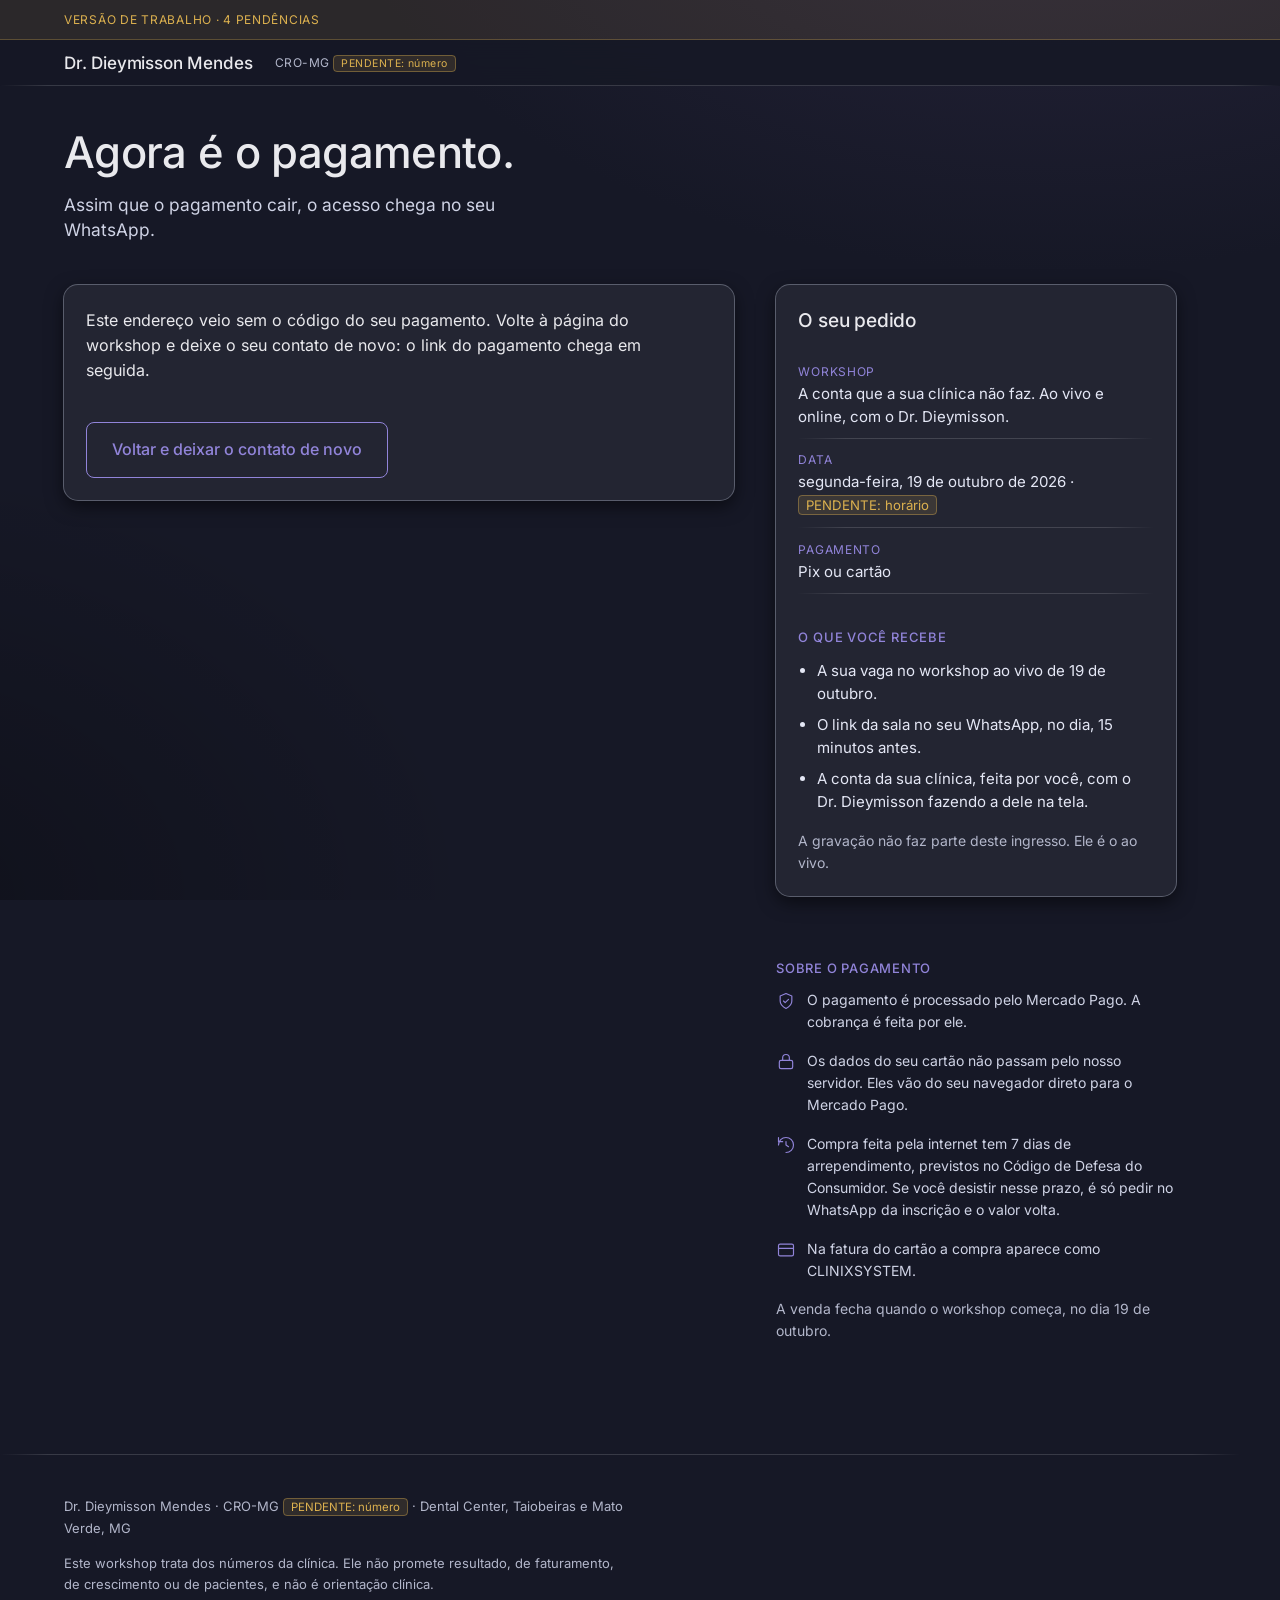
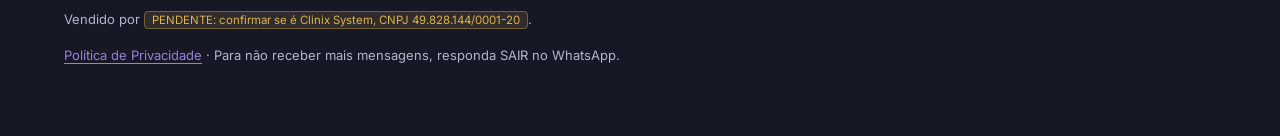
==== checkout.html @ ad627f2f "Checkout no nosso site: página de pagamento com Payment Brick, Pix e página de obrigado - checkout.h" ====
<!doctype html>
<html lang="pt-BR">
<head>
<meta charset="utf-8">
<meta name="viewport" content="width=device-width, initial-scale=1">
<title>Pagamento · Workshop 19/10 · R$ 97</title>
<meta name="robots" content="noindex,nofollow">
<meta name="referrer" content="same-origin"><!-- o token da sessão vive na query: ele não sai no cabeçalho de referência para terceiro nenhum -->
<meta name="theme-color" content="#161826"><!-- = --color-bg do Nocturne; meta não aceita var() -->
<link rel="icon" href="assets/favicon.svg" type="image/svg+xml">
<!-- Inter hospedada por nós. A única requisição de terceiro desta página é o Mercado Pago (SDK + API), que a política de privacidade já lista. -->
<link rel="stylesheet" href="assets/inter.css">
<link rel="stylesheet" href="nocturne/styles.css">
<link rel="stylesheet" href="assets/estilo.css">
<link rel="stylesheet" href="assets/checkout.css">
<script src="https://sdk.mercadopago.com/js/v2" defer></script>
<script src="assets/checkout.js" defer></script>
</head>
<body class="checkout">

<a class="pular" href="#conteudo">Pular para o conteúdo</a>

<div class="faixa" role="note">VERSÃO DE TRABALHO · <span id="n-pendencias">0</span> pendências</div>
<div class="faixa faixa--teste" id="faixa-teste" role="note" hidden>SESSÃO DE TESTE · o valor cobrado é de R$ 1</div>

<header class="cabecalho">
  <nav class="nav" aria-label="Identificação">
    <span class="nav-brand">Dr. Dieymisson Mendes</span>
    <span class="nav-cro">CRO-MG <mark class="pendente">PENDENTE: número</mark></span>
  </nav>
</header>

<main id="conteudo" class="secao pagar">
  <div class="wrap">

    <h1 class="titulo" id="h-pagar">Agora é o pagamento.</h1>
    <p class="lead" id="saudacao">Assim que o pagamento cair, o acesso chega no seu WhatsApp.</p>

    <div class="pagar-grade">

      <!-- ── Resumo do pedido. Vem antes do pagamento no código: no celular a pessoa
              lê o que está comprando e só depois paga. ── -->
      <aside class="resumo" id="resumo" aria-labelledby="h-resumo">
        <h2 class="resumo-titulo" id="h-resumo">O seu pedido</h2>

        <dl class="resumo-linhas">
          <div>
            <dt>Workshop</dt>
            <dd>A conta que a sua clínica não faz. Ao vivo e online, com o Dr. Dieymisson.</dd>
          </div>
          <div>
            <dt>Data</dt>
            <dd>segunda-feira, 19 de outubro de 2026 · <mark class="pendente">PENDENTE: horário</mark></dd>
          </div>
          <div>
            <dt>Pagamento</dt>
            <dd>Pix ou cartão</dd>
          </div>
        </dl>

        <p class="resumo-total" id="total">
          <span class="resumo-total-rotulo">Total</span>
          <strong class="resumo-valor" id="valor">
            <span class="resumo-valor-carregando" id="valor-carregando">carregando</span>
          </strong>
        </p>

        <h3 class="resumo-sub">O que você recebe</h3>
        <ul class="resumo-lista">
          <li>A sua vaga no workshop ao vivo de 19 de outubro.</li>
          <li>O link da sala no seu WhatsApp, no dia, 15 minutos antes.</li>
          <li>A conta da sua clínica, feita por você, com o Dr. Dieymisson fazendo a dele na tela.</li>
        </ul>
        <p class="miudo">A gravação não faz parte deste ingresso. Ele é o ao vivo.</p>
      </aside>

      <!-- ── Pagamento. O Brick do Mercado Pago é montado dentro de #brick. ── -->
      <section class="pagamento" id="pagamento" aria-labelledby="h-pagamento">
        <h2 class="visualmente-oculto" id="h-pagamento">Pagamento</h2>

        <p class="estado" id="estado" role="status">Carregando o pagamento.</p>

        <div class="recusa" id="recusa" role="alert" hidden>
          <p class="recusa-texto" id="recusa-texto"></p>
          <a class="btn btn-primary cta" id="recusa-volta" href="index.html#inscricao">Voltar e deixar o contato de novo</a>
        </div>

        <div class="erro-pagamento" id="erro-pagamento" role="alert"></div>

        <!-- CPF: fica escondido e só aparece se o formulário do Mercado Pago não
             trouxer o documento do pagador (é o caso do Pix). Ninguém digita duas vezes. -->
        <div class="cpf-bloco" id="cpf-bloco" hidden>
          <div class="field">
            <label for="cpf">Seu CPF</label>
            <input class="input" type="text" id="cpf" name="cpf" inputmode="numeric" autocomplete="off" maxlength="14" aria-describedby="cpf-ajuda">
            <p class="miudo" id="cpf-ajuda">O Mercado Pago pede o CPF de quem paga no Pix.</p>
            <p class="campo-erro" id="erro-cpf"></p>
          </div>
          <button type="button" class="btn btn-primary cta btn-block" id="cpf-segue">Gerar o código do Pix</button>
        </div>

        <div id="brick"></div>

        <!-- Pix pago: o QR e o copia e cola ficam aqui, na nossa página. -->
        <div class="pix" id="pix" hidden>
          <h3 class="pix-titulo">Pague o Pix para garantir a vaga</h3>
          <img class="pix-qr" id="pix-qr" src="" alt="QR Code do Pix para pagar o workshop" width="240" height="240">
          <p class="miudo" id="pix-prazo"></p>
          <label class="pix-rotulo" for="pix-codigo">Pix copia e cola</label>
          <textarea class="input pix-codigo" id="pix-codigo" rows="3" readonly spellcheck="false"></textarea>
          <button type="button" class="btn btn-secondary cta btn-block" id="pix-copiar">Copiar o código</button>
          <p class="pix-copiado" id="pix-copiado" role="status"></p>
          <p class="miudo">Abra o aplicativo do seu banco, escolha Pix, cole o código e confirme. O acesso chega no seu WhatsApp assim que o pagamento cair.</p>
          <p class="miudo">Não feche esta página enquanto paga. Se fechar, você não perde a compra: o mesmo código vale até o prazo acima, e a confirmação segue chegando no WhatsApp.</p>
        </div>
      </section>

      <!-- ── Segurança: só o que é verdade e se pode mostrar. ── -->
      <aside class="selos" id="seguranca" aria-labelledby="h-seguranca">
        <h2 class="resumo-sub" id="h-seguranca">Sobre o pagamento</h2>
        <ul class="selos-lista">
          <li>
            <svg viewBox="0 0 24 24" width="20" height="20" fill="none" stroke="currentColor" stroke-width="1.4" stroke-linecap="round" stroke-linejoin="round" aria-hidden="true"><path d="M12 3 5 6v6c0 4 3 7 7 9 4-2 7-5 7-9V6l-7-3Z"/><path d="m9 12 2 2 4-4"/></svg>
            <p>O pagamento é processado pelo Mercado Pago. A cobrança é feita por ele.</p>
          </li>
          <li>
            <svg viewBox="0 0 24 24" width="20" height="20" fill="none" stroke="currentColor" stroke-width="1.4" stroke-linecap="round" stroke-linejoin="round" aria-hidden="true"><rect x="4" y="10" width="16" height="10" rx="2"/><path d="M8 10V7a4 4 0 0 1 8 0v3"/></svg>
            <p>Os dados do seu cartão não passam pelo nosso servidor. Eles vão do seu navegador direto para o Mercado Pago.</p>
          </li>
          <li>
            <svg viewBox="0 0 24 24" width="20" height="20" fill="none" stroke="currentColor" stroke-width="1.4" stroke-linecap="round" stroke-linejoin="round" aria-hidden="true"><path d="M12 21a9 9 0 1 0-9-9"/><path d="M3 3v5h5"/><path d="M12 8v4l3 2"/></svg>
            <p>Compra feita pela internet tem 7 dias de arrependimento, previstos no Código de Defesa do Consumidor. Se você desistir nesse prazo, é só pedir no WhatsApp da inscrição e o valor volta.</p>
          </li>
          <li>
            <svg viewBox="0 0 24 24" width="20" height="20" fill="none" stroke="currentColor" stroke-width="1.4" stroke-linecap="round" stroke-linejoin="round" aria-hidden="true"><rect x="3" y="5" width="18" height="14" rx="2"/><path d="M3 10h18"/></svg>
            <p>Na fatura do cartão a compra aparece como CLINIXSYSTEM.</p>
          </li>
        </ul>
        <p class="miudo">A venda fecha quando o workshop começa, no dia 19 de outubro.</p>
      </aside>

    </div>
  </div>
</main>

<footer class="rodape">
  <div class="wrap">
    <p>Dr. Dieymisson Mendes · CRO-MG <mark class="pendente">PENDENTE: número</mark> · Dental Center, Taiobeiras e Mato Verde, MG</p>
    <p>Este workshop trata dos números da clínica. Ele não promete resultado, de faturamento, de crescimento ou de pacientes, e não é orientação clínica.</p>
    <p>Vendido por <mark class="pendente">PENDENTE: confirmar se é Clinix System, CNPJ 49.828.144/0001-20</mark>.</p>
    <p><a href="privacidade.html">Política de Privacidade</a> · Para não receber mais mensagens, responda SAIR no WhatsApp.</p>
  </div>
</footer>

</body>
</html>
---- assets/inter.css ----
/* Inter, hospedada por nós. ⛔ Nunca voltar ao CDN do Google: a política de
   privacidade da página lista quem recebe dado do visitante, e o CDN receberia
   o IP de cada pessoa que abre a página. Baixado em 08/09/2026 de fonts.gstatic.com.
   Arquivo variável: o mesmo woff2 serve 400 a 700. */
@font-face {
  font-family: 'Inter';
  font-style: normal;
  font-weight: 400 700;
  font-display: swap;
  src: url('fontes/inter-latin.woff2') format('woff2');
  unicode-range: U+0000-00FF, U+0131, U+0152-0153, U+02BB-02BC, U+02C6, U+02DA, U+02DC, U+0304, U+0308, U+0329, U+2000-206F, U+20AC, U+2122, U+2191, U+2193, U+2212, U+2215, U+FEFF, U+FFFD;
}
@font-face {
  font-family: 'Inter';
  font-style: normal;
  font-weight: 400 700;
  font-display: swap;
  src: url('fontes/inter-latin-ext.woff2') format('woff2');
  unicode-range: U+0100-02BA, U+02BD-02C5, U+02C7-02CC, U+02CE-02D7, U+02DD-02FF, U+0304, U+0308, U+0329, U+1D00-1DBF, U+1E00-1E9F, U+1EF2-1EFF, U+2020, U+20A0-20AB, U+20AD-20C0, U+2113, U+2C60-2C7F, U+A720-A7FF;
}
---- nocturne/styles.css ----
/* Nocturne — design-system tokens and component classes. This file is the source of truth for the system's look; retune it here and see readme.md. */
/* 🔑 CÓPIA DE LEITURA do projeto "Nocturne" no Claude Design (projectId
   992fe3f7-a744-401a-96fb-cfbde88579a4), baixada em 08/09/2026. A FONTE é o
   projeto remoto, não este arquivo. Uma única alteração local, declarada:
   o @import da fonte Inter do CDN do Google foi REMOVIDO e a família passou a
   ser servida de assets/ — a política de privacidade da página lista quem
   recebe dado do visitante, e o CDN do Google receberia o IP dele. */

:root {
  --color-bg: #161826;
  --color-surface: #232532;
  --color-text: #e9e9ed;
  --color-accent: #9184d9; /* review round 7 (Barron): the accent moves to
     the product's blurple — OKLCH hue 289.2, the hue of the app's own Pro
     accent (#9a8fe0, --om-accent-pro) — at the same lightness the steel
     accent held (L 0.660, so the documented ratios survive) and chroma
     in the product blurple's own range (its token sits at C 0.118; the
     accent takes 0.125, from the old steel's 0.030):
     the accent now reads as an accent rather than another neutral. */
  --color-accent-2: #a7a1db; /* the machine-derived stand-in follows: same
     hue, same L 0.734, chroma at the same 2:3 proportion it held */
  --color-divider: color-mix(in srgb, #e9e9ed 16%, transparent);

  /* Tonal ramps — generated in OKLCH on one shared lightness scale, so the
     same step of any role matches the others in visual value. */
  --color-neutral-100: #f3f5fe;
  --color-neutral-200: #e4e7f5;
  --color-neutral-300: #cfd3e5;
  --color-neutral-400: #b2b6ca;
  --color-neutral-500: #9397ab;
  --color-neutral-600: #75798c;
  --color-neutral-700: #595d6c;
  --color-neutral-800: #3f424d;
  --color-neutral-900: #292b31;

  --color-accent-100: #f5f4ff;
  --color-accent-200: #e7e5fe;
  --color-accent-300: #d2cefd;
  --color-accent-400: #b5abfc;
  --color-accent-500: #968ae0;
  --color-accent-600: #796cbf;
  --color-accent-700: #5d5294;
  --color-accent-800: #423a6a;
  --color-accent-900: #2b2741;

  --color-accent-2-100: #f5f4ff;
  --color-accent-2-200: #e7e5fe;
  --color-accent-2-300: #d2cefd;
  --color-accent-2-400: #b5afe8;
  --color-accent-2-500: #9690c9;
  --color-accent-2-600: #7972a9;
  --color-accent-2-700: #5c5783;
  --color-accent-2-800: #423e5d;
  --color-accent-2-900: #2b293a;

  /* Deck section-divider ground — review round 3: saturation as presence.
     Dividers take a saturated deep indigo (hue 277, the neutral ramp's own
     family; C 0.094 — written when the accent held C 0.030, before the
     round-7 blurple raised it past the ground's) with a lighter bloom and
     a ghost tint of the same hue, while the slide grounds stay
     desaturated. Deck-scale fills only — not interface colors. */
  --color-section: #262a60;
  --color-section-glow: #353b80;
  --color-section-ghost: #4c5397;

  --font-heading: "Inter", system-ui, sans-serif;
  --font-heading-weight: 500;
  --font-body: "Inter", system-ui, sans-serif;

  --space-1: 2.8px;
  --space-2: 5.6px;
  --space-3: 8.4px;
  --space-4: 11.2px;
  --space-6: 16.8px;
  --space-8: 22.4px;

  --radius-sm: 4px;
  --radius-md: 8px;
  --radius-lg: 14px;

  /* Elevation — derived from the ground: soft ink-tinted shadows on a
     light theme, a hairline edge + ambient darkness on a dark one. */
  --shadow-sm: 0 0 0 1px #3f424d;
  --shadow-md: 0 0 0 1px #595d6c, 0 6px 18px rgba(0,0,0,0.55);
  --shadow-lg: 0 0 0 1px #9397ab, 0 16px 40px rgba(0,0,0,0.65);
}

body {
  background: var(--color-bg);
  color: var(--color-text);
  font-family: var(--font-body);
}
h1, h2, h3, h4 { font-family: var(--font-heading); font-weight: var(--font-heading-weight); }

.lighten{mix-blend-mode:lighten;background-color:transparent}

/* ══════════════════════════════════════════════════════════════════════════
   Components — built with the tokens above. Plain CSS
   on plain HTML: no JavaScript, no build step. Each class is documented in
   readme.md and demonstrated in foundations/ and components/.
   ══════════════════════════════════════════════════════════════════════ */

*, *::before, *::after { box-sizing: border-box; }
body { margin: 0; font-size: 15px; line-height: 1.55; font-weight: 400; }
h1, h2, h3, h4, h5, h6 {
  font-family: var(--font-heading); font-weight: var(--font-heading-weight);
  line-height: 1.12; letter-spacing: -0.015em; margin: 0 0 var(--space-2);
}
h1 { font-size: 42px; }
h2 { font-size: 32px; }
h3 { font-size: 25px; }
h4 { font-size: 20px; }
h5 { font-size: 16px; }
h6 { font-size: 13px; }
h6 { letter-spacing: 0.08em; text-transform: uppercase; }
p { margin: 0 0 var(--space-3); }
a { color: var(--color-accent); text-underline-offset: 3px; }
img { display: block; max-width: 100%; }
figure { margin: 0; }
figcaption {
  font-size: 11px; margin-top: var(--space-1);
  color: color-mix(in srgb, var(--color-text) 55%, transparent);
}
.text-muted { color: color-mix(in srgb, var(--color-text) 55%, transparent); }
:focus { outline: none; }
:focus-visible { outline: 2px solid var(--color-accent); outline-offset: 2px; }
::selection { background: color-mix(in srgb, var(--color-accent) 30%, transparent); }

/* — rules — */
/* Rules fade to transparent at both ends instead of stopping cleanly — a
   Nocturne signature. The ramp is 48px an end (one deck baseline unit),
   painted from the same divider token. Freestanding rules fade; box
   outlines, in-control separators, and short accent marks stay solid. */
.hr {
  height: 1px; border: 0; margin: var(--space-4) 0;
  background: linear-gradient(to right,
    transparent, var(--color-divider) 48px,
    var(--color-divider) calc(100% - 48px), transparent);
}

/* — buttons — */
.btn {
  display: inline-flex; align-items: center; justify-content: center; gap: 6px;
  cursor: pointer; text-decoration: none;
  font-family: var(--font-heading); font-weight: var(--font-heading-weight);
  font-size: 14px; line-height: 1.2; color: var(--color-text); /* matches the .input's 14px —
     the pair sits side by side in sign-up rows */
  background: transparent; border: 1px solid transparent;
  padding: var(--space-2) calc(var(--space-3) * 1.2);
  border-radius: var(--radius-md);
}
.btn svg { display: block; }
.btn:disabled { opacity: 0.45; cursor: not-allowed; }
.btn-primary { color: var(--color-accent); border-color: var(--color-accent); }
.btn-primary:hover { background: color-mix(in srgb, var(--color-accent) 12%, transparent); }
.btn-primary:active { background: color-mix(in srgb, var(--color-accent) 22%, transparent); }
.btn-secondary { border-color: var(--color-divider); }
.btn-secondary:hover { background: color-mix(in srgb, var(--color-text) 7%, transparent); }
.btn-secondary:active { background: color-mix(in srgb, var(--color-text) 14%, transparent); }
.btn-ghost { color: var(--color-accent); padding-inline: var(--space-1); }
.btn-ghost:hover { background: color-mix(in srgb, var(--color-accent) 10%, transparent); }
.btn-ghost:active { background: color-mix(in srgb, var(--color-accent) 18%, transparent); }
.btn-icon { width: 36px; height: 36px; padding: 0; }
.btn-block { width: 100%; margin-top: var(--space-2); }

/* — forms — */
.field > label {
  display: block; font-size: 12px; margin-bottom: 5px;
  color: color-mix(in srgb, var(--color-text) 70%, transparent);
}
.input {
  width: 100%; min-height: 36px; padding: 6px 10px; font: inherit;
  font-size: 14px; color: var(--color-text); caret-color: var(--color-accent);
  background: var(--color-surface);
  border: 1px solid var(--color-divider); border-radius: var(--radius-md);
}
.input:hover { border-color: color-mix(in srgb, var(--color-text) 45%, transparent); }
.input:focus-visible { border-color: var(--color-accent); outline-offset: 0; }
textarea.input { min-height: 90px; resize: vertical; }
.radio { display: inline-flex; align-items: center; gap: 8px; cursor: pointer; font-size: 14px; }
.radio input, .seg-opt input {
  position: absolute; opacity: 0; width: 0; height: 0; pointer-events: none;
}
.radio .dot {
  width: 16px; height: 16px; flex: none; border-radius: 50%;
  border: 1.5px solid var(--color-divider);
}
.radio:hover .dot { border-color: var(--color-accent); }
.radio input:checked + .dot {
  border-color: var(--color-accent); background: var(--color-accent);
  box-shadow: inset 0 0 0 4px var(--color-bg);
}
.radio input:focus-visible + .dot { outline: 2px solid var(--color-accent); outline-offset: 2px; }
.seg {
  display: inline-flex; overflow: hidden;
  border: 1px solid var(--color-divider); border-radius: var(--radius-md);
}
.seg-opt {
  display: inline-flex; align-items: center; gap: 6px;
  padding: 7px 12px; font-size: 13px; cursor: pointer;
}
.seg-opt + .seg-opt { border-left: 1px solid var(--color-divider); }
.seg-opt:has(input:checked) { color: var(--color-accent); box-shadow: inset 0 0 0 1px var(--color-accent); }
.seg-opt:not(:has(input:checked)):hover { background: color-mix(in srgb, var(--color-text) 7%, transparent); }
.seg-opt:has(input:focus-visible) { outline: 2px solid var(--color-accent); outline-offset: -2px; }

/* — cards — */
.card {
  display: flex; flex-direction: column; gap: var(--space-2);
  padding: var(--space-3); border-radius: var(--radius-md); background: var(--color-surface);
}
.card-kicker { font-size: 10px; letter-spacing: 0.1em; text-transform: uppercase; color: var(--color-accent); }
.card-title {
  font-family: var(--font-heading); font-weight: var(--font-heading-weight);
  font-size: 17px; line-height: 1.2;
}
.card-body { margin: 0; font-size: 13px; opacity: 0.8; flex: 1; }
.card-meta {
  display: flex; align-items: center; gap: 6px; font-size: 11px;
  color: color-mix(in srgb, var(--color-text) 50%, transparent);
}
.elev-sm { box-shadow: var(--shadow-sm); }
.elev-md { box-shadow: var(--shadow-md); }
.elev-lg { box-shadow: var(--shadow-lg); }

/* — tags — */
.tag {
  display: inline-flex; align-items: center; font-size: 11px;
  letter-spacing: 0.02em; padding: 3px 10px;
  border-radius: calc(var(--radius-md) * 0.75);
}
.tag-accent { background: var(--color-accent-800); color: var(--color-accent-100); }
.tag-accent-2 { background: var(--color-accent-2-800); color: var(--color-accent-2-100); }
.tag-neutral { background: var(--color-neutral-800); color: var(--color-neutral-100); }
.tag-outline { border: 1px solid var(--color-accent); color: var(--color-accent); }

/* — navigation — */
.nav {
  display: flex; align-items: center; gap: var(--space-4);
  padding: var(--space-3) var(--space-4);
  border-bottom: none;
}
.nav-brand {
  font-family: var(--font-heading); font-weight: var(--font-heading-weight);
  font-size: 18px; margin-right: auto;
}
.nav a { color: inherit; text-decoration: none; font-size: 14px; }
.nav a:hover, .nav a[aria-current='page'] { color: var(--color-accent); }

/* — tables — */
.table { width: 100%; border-collapse: collapse; font-size: 14px; }
.table th {
  text-align: left; font-size: 11px; letter-spacing: 0.08em; text-transform: uppercase;
  color: color-mix(in srgb, var(--color-text) 60%, transparent);
  padding: var(--space-2); border-bottom: 1px solid transparent; /* keeps layout; the row paints the fading rule */
}
.table td {
  padding: var(--space-2);
  border-bottom: 1px solid transparent;
}
/* Row rules as row-level strips so the end-fade spans the row, not each cell. */
.table thead tr {
  background: linear-gradient(to right,
    transparent, var(--color-divider) 48px,
    var(--color-divider) calc(100% - 48px), transparent) no-repeat bottom / 100% 1px;
}
.table tbody tr {
  background: linear-gradient(to right,
    transparent, color-mix(in srgb, var(--color-text) 8%, transparent) 48px,
    color-mix(in srgb, var(--color-text) 8%, transparent) calc(100% - 48px), transparent) no-repeat bottom / 100% 1px;
}
.table tbody tr:hover {
  /* the hover tint layers over the row rule, which keeps painting */
  background:
    linear-gradient(color-mix(in srgb, var(--color-text) 4%, transparent),
                    color-mix(in srgb, var(--color-text) 4%, transparent)) no-repeat 0 0 / 100% 100%,
    linear-gradient(to right,
      transparent, color-mix(in srgb, var(--color-text) 8%, transparent) 48px,
      color-mix(in srgb, var(--color-text) 8%, transparent) calc(100% - 48px), transparent) no-repeat bottom / 100% 1px;
}

/* — dialog — */
.dialog-backdrop {
  position: fixed; inset: 0; display: grid; place-items: center;
  padding: var(--space-4);
  background: color-mix(in srgb, var(--color-neutral-900) 50%, transparent);
}
.dialog {
  width: min(440px, 100%); display: flex; flex-direction: column; gap: var(--space-3);
  padding: var(--space-4); border-radius: var(--radius-lg);
  background: var(--color-surface); box-shadow: var(--shadow-lg);
}
.dialog-title {
  font-family: var(--font-heading); font-weight: var(--font-heading-weight);
  font-size: 20px;
}
.dialog-body { font-size: 14px; opacity: 0.85; }
.dialog-actions { display: flex; justify-content: flex-end; gap: var(--space-2); margin-top: var(--space-2); }
---- assets/estilo.css ----
/* ══════════════════════════════════════════════════════════════════════════
   Página de venda do Workshop · assets/estilo.css
   Carrega DEPOIS de nocturne/styles.css. O Nocturne é a fonte da verdade do
   visual: cor, fonte, espaço, raio e sombra saem SEMPRE das variáveis dele
   (--color-*, --font-*, --space-*, --radius-*, --shadow-*).
   ⛔ nocturne/styles.css é cópia de leitura do projeto remoto: não se edita.
   O que é nosso vive aqui, e está declarado no bloco "adições" abaixo.
   Contrato de comportamento: rascunho/estrutura.md §2 (formulário) e §5.
   ══════════════════════════════════════════════════════════════════════════ */

:root {
  /* Ritmo do template de landing do Nocturne: uma unidade só. Toda
     entrelinha e toda margem de bloco é múltipla dela (meio-passo = 14px). */
  --leading: 28px;
  --meio: 14px;
  --edge: clamp(20px, 5vw, 72px);   /* goteira */
  --measure: 58ch;                  /* medida de leitura */
  --coluna: 1240px;                 /* teto da coluna; o ar sobra à direita */

  /* ─── ADIÇÕES NOSSAS AO SISTEMA (o Nocturne é monocromático e não tem
     nem vermelho nem amarelo). As duas foram derivadas na MESMA escala
     tonal do sistema, em OKLCH, para não parecerem cor de fora:
       L = 0.780  → a lightness exata de --color-accent-400 (#b5abfc)
       C = 0.125  → a chroma do --color-accent (0.124), a mesma "força"
       H = 25     → vermelho   ·   H = 85 → amarelo
     --ruim  #fd968f  contraste 8,33:1 sobre --color-bg (AA e AAA)
     --pend  #dcb14f  contraste 8,76:1 sobre --color-bg (AA e AAA)
     Uso permitido: --ruim SÓ como tinta dos dois números ruins da conta
     (marca, nunca fundo); --pend SÓ nas marcas de pendência da versão de
     trabalho, que somem quando a página for publicada. */
  --ruim: #fd968f;
  --pend: #dcb14f;
}

/* ---------- 1. Fundo "aceso" e base ---------- */

html { scroll-padding-top: 96px; }
@media (prefers-reduced-motion: no-preference) { html { scroll-behavior: smooth; } }

body {
  font-size: 16px;
  line-height: var(--leading);
  min-height: 100%;
  background:
    radial-gradient(1200px 720px at 82% -160px,
      color-mix(in srgb, var(--color-accent-900) 75%, transparent), transparent 60%),
    radial-gradient(1100px 800px at -10% 100%,
      color-mix(in srgb, black 30%, transparent), transparent 55%),
    var(--color-bg);
  background-attachment: fixed;
  -webkit-font-smoothing: antialiased;
}

p { margin: 0 0 var(--leading); }
p:last-child { margin-bottom: 0; }
strong { font-weight: 600; }

/* ---------- 2. Grade: conteúdo abraça a borda esquerda ---------- */

.wrap {
  width: 100%;
  max-width: var(--coluna);
  margin-inline: 0 auto;
  padding-inline: var(--edge);
}
.secao { padding-block: calc(var(--leading) * 2); }
@media (min-width: 900px) { .secao { padding-block: calc(var(--leading) * 3); } }

/* Faixa de superfície (alternância de fundo), sangrando de borda a borda */
.secao--tinta {
  background: color-mix(in srgb, var(--color-surface) 60%, transparent);
  border-block: 1px solid var(--color-divider);
}

/* ---------- 3. Etiqueta de seção (.kicker) ---------- */

.kicker {
  position: relative;
  font-family: var(--font-heading);
  font-size: 13px; line-height: 20px;
  letter-spacing: .06em; text-transform: uppercase;
  color: var(--color-accent);
  margin: 0 0 var(--meio);
}
/* O traço de 44px é uma marca curta de acento: fica sólido, não some. */
@media (min-width: 1280px) {
  .kicker::before {
    content: ""; position: absolute; left: -64px; top: 10px;
    width: 44px; height: 1px; background: var(--color-accent);
  }
}

/* ---------- 4. Títulos: hierarquia por tamanho e espaço, peso ≤ 500 ---------- */

.display {
  font-family: var(--font-heading); font-weight: var(--font-heading-weight);
  font-size: clamp(34px, 6.4vw, 76px);
  line-height: 1.11;
  letter-spacing: -.015em;
  margin: 0 0 var(--leading) -0.06em;   /* alinhamento óptico do Inter */
  max-width: 14em;
  text-box: trim-both cap alphabetic;
}
.display .line { display: block; }

.titulo--grande { font-size: clamp(34px, 5vw, 64px); max-width: 16ch; }
.titulo {
  font-size: clamp(28px, 3.4vw, 44px);
  line-height: 1.14; letter-spacing: -.015em;
  margin: 0 0 var(--leading);
  max-width: 20ch;
}
.sub {
  font-size: clamp(19px, 1.6vw, 22px);
  line-height: 1.3; letter-spacing: -.01em;
  margin: calc(var(--leading) * 1.5) 0 var(--meio);
  color: var(--color-neutral-200);
}
.secao > .wrap > .sub:first-of-type { margin-top: 0; }

.lead {
  font-size: clamp(17px, 1.35vw, 20px);
  line-height: 1.5;
  max-width: 46ch;
  color: var(--color-neutral-300);   /* 11,8:1 sobre o fundo */
  margin: 0 0 var(--leading);
}
.corpo { max-width: var(--measure); color: var(--color-neutral-200); }
.miudo {
  font-size: 14px; line-height: 22px;
  color: var(--color-neutral-400);   /* 8,7:1 sobre o fundo */
  max-width: var(--measure);
}

/* ---------- 5. Navegação ---------- */

.pular {
  position: absolute; left: -9999px; top: 0; z-index: 90;
  padding: var(--space-3) var(--space-6);
  background: var(--color-surface); color: var(--color-text);
  border-radius: var(--radius-md); box-shadow: var(--shadow-md);
  text-decoration: none;
}
.pular:focus { left: var(--space-4); top: var(--space-4); }

.faixa {
  font-size: 12px; letter-spacing: .06em; text-transform: uppercase;
  color: var(--pend);
  background: color-mix(in srgb, var(--pend) 10%, transparent);
  border-bottom: 1px solid color-mix(in srgb, var(--pend) 28%, transparent);
  padding: var(--space-2) var(--edge);
}

.cabecalho {
  position: sticky; top: 0; z-index: 50;
  background: color-mix(in srgb, var(--color-bg) 84%, transparent);
  backdrop-filter: blur(12px); -webkit-backdrop-filter: blur(12px);
}
.cabecalho::after {
  content: ""; position: absolute; left: 0; right: 0; bottom: 0; height: 1px;
  background: linear-gradient(to right,
    transparent, var(--color-divider) 48px,
    var(--color-divider) calc(100% - 48px), transparent);
}
.nav {
  max-width: var(--coluna); margin-inline: 0 auto;
  padding: var(--space-3) var(--edge);
  gap: var(--space-4); flex-wrap: wrap;
}
.nav-brand { font-size: 17px; margin-right: var(--space-4); letter-spacing: -.01em; }
.nav-cro {
  font-size: 12px; color: var(--color-neutral-400);
  margin-right: auto; letter-spacing: .04em;
}
.nav .btn { flex: none; }
@media (max-width: 719px) {
  .nav-brand { font-size: 15px; margin-right: var(--space-2); }
  .nav .cta { display: none; }   /* no celular, a barra fixa faz esse papel */
}

/* Barra de progresso de leitura: puro CSS, sem ouvir scroll no JS. */
.progresso {
  position: absolute; left: 0; bottom: 0; height: 2px; width: 100%;
  transform: scaleX(0); transform-origin: 0 50%;
  background: var(--color-accent);
}
@supports (animation-timeline: scroll()) {
  @media (prefers-reduced-motion: no-preference) {
    .progresso { animation: avanca linear both; animation-timeline: scroll(root block); }
    @keyframes avanca { from { transform: scaleX(0); } to { transform: scaleX(1); } }
  }
}

/* ---------- 6. Botões (contornados, nunca preenchidos) ---------- */

.btn.cta {
  min-height: 56px; font-size: 16px;
  padding-inline: calc(var(--space-8) * 1.1);
  border-radius: var(--radius-md);
  transition: background-color .16s ease, border-color .16s ease;
}
.btn.btn-ghost.cta { padding-inline: var(--space-6); }
@media (prefers-reduced-motion: reduce) { .btn.cta { transition: none; } }

.botoes {
  display: flex; flex-wrap: wrap; gap: var(--space-4);
  margin-bottom: var(--meio);
}
@media (max-width: 519px) {
  .botoes { display: grid; justify-items: start; }
  .botoes .btn-primary.cta { width: 100%; }
}

button.cta[aria-busy="true"]::before {
  content: ""; width: 16px; height: 16px; flex: none; margin-right: var(--space-2);
  border: 2px solid color-mix(in srgb, var(--color-accent) 30%, transparent);
  border-top-color: var(--color-accent); border-radius: 50%;
  animation: gira .8s linear infinite;
}
@keyframes gira { to { transform: rotate(360deg); } }
@media (prefers-reduced-motion: reduce) { button.cta[aria-busy="true"]::before { animation: none; } }

.seta { width: 16px; height: 16px; flex: none; }

/* ---------- 7. Hero ---------- */

.hero { padding-top: calc(var(--leading) * 1.5); padding-bottom: calc(var(--leading) * 2); }
@media (min-width: 900px) { .hero { padding-top: calc(var(--leading) * 3); } }
.hero .micro {
  font-size: 14px; line-height: 22px; color: var(--color-neutral-400);
  margin: 0;
}

/* ---------- 8. Faixa de números (a única inundação de acento permitida) ---------- */

.numeros {
  background:
    radial-gradient(900px 300px at 18% -40%, var(--color-section-glow), transparent 70%),
    var(--color-section);
  border-block: 1px solid color-mix(in srgb, var(--color-section-ghost) 60%, transparent);
  padding-block: calc(var(--leading) * 1.75);
}
.numeros-grade {
  display: grid; gap: var(--leading);
  grid-template-columns: 1fr;
}
@media (min-width: 720px) { .numeros-grade { grid-template-columns: repeat(3, minmax(0, 1fr)); gap: var(--space-8); max-width: 1000px; } }
.numeros dt {
  font-family: var(--font-heading); font-weight: var(--font-heading-weight);
  font-size: clamp(32px, 4.4vw, 52px); line-height: 1.05; letter-spacing: -.02em;
  font-variant-numeric: tabular-nums; white-space: nowrap;
  color: var(--color-neutral-100);
}
.numeros dd {
  margin: var(--space-3) 0 0;
  font-size: 13px; line-height: 19px; letter-spacing: .06em; text-transform: uppercase;
  color: var(--color-accent-200);    /* 10,8:1 sobre --color-section */
}
.numeros .origem {
  margin: var(--leading) 0 0; font-size: 13px; line-height: 20px;
  color: var(--color-neutral-300);   /* 8,9:1 sobre --color-section */
}

/* ---------- 9. PARA QUEM: as frases do dentista ---------- */

.frases { list-style: none; padding: 0; margin: 0; display: grid; gap: var(--space-4); }
@media (min-width: 900px) { .frases { grid-template-columns: repeat(2, minmax(0, 1fr)); gap: var(--space-6); } }
.frases li {
  position: relative;
  padding: var(--space-6) var(--space-6) var(--space-6) calc(var(--space-6) + 14px);
  border-radius: var(--radius-md);
  background: color-mix(in srgb, var(--color-surface) 70%, transparent);
  box-shadow: var(--shadow-sm);
  font-size: 17px; line-height: 26px; color: var(--color-neutral-200);
}
/* marca curta de acento: fica sólida */
.frases li::before {
  content: ""; position: absolute; left: var(--space-6); top: var(--space-8); bottom: var(--space-8);
  width: 2px; background: var(--color-accent); border-radius: 2px;
}
.filtro { margin-top: calc(var(--leading) * 1.5); }

/* ---------- 10. A CONTA ---------- */

.pendente {
  background: color-mix(in srgb, var(--pend) 13%, transparent);
  color: var(--pend);
  border: 1px solid color-mix(in srgb, var(--pend) 38%, transparent);
  border-radius: var(--radius-sm);
  padding: 1px 7px; font-size: .88em;
  box-decoration-break: clone; -webkit-box-decoration-break: clone;
}
.pendente--linha { display: inline-block; margin-bottom: var(--leading); }

.receita { list-style: none; counter-reset: r; padding: 0; margin: 0 0 calc(var(--leading) * 1.5); max-width: var(--measure); }
.receita li {
  counter-increment: r; position: relative;
  padding: var(--meio) 0 var(--meio) 44px;
  font-size: 17px; line-height: 26px; color: var(--color-neutral-200);
  background: linear-gradient(to right,
    transparent, var(--color-divider) 48px,
    var(--color-divider) calc(100% - 48px), transparent) no-repeat bottom / 100% 1px;
}
.receita li::before {
  content: counter(r, decimal-leading-zero);
  position: absolute; left: 0; top: var(--meio);
  font-family: var(--font-heading); font-size: 13px; line-height: 26px;
  letter-spacing: .06em; color: var(--color-accent); font-variant-numeric: tabular-nums;
}

/* A conta armada */
.equacao {
  display: flex; flex-wrap: wrap; align-items: baseline;
  gap: var(--space-4) var(--space-6);
  margin-bottom: var(--leading);
}
.parcela { display: flex; flex-direction: column; gap: var(--space-2); }
@media (min-width: 720px) { .parcela .rotulo { max-width: 16ch; } }
.rotulo {
  font-size: 12px; line-height: 18px; letter-spacing: .06em; text-transform: uppercase;
  color: var(--color-neutral-400); margin: 0;
}
.parcela-valor {
  display: block;
  font-family: var(--font-heading); font-weight: var(--font-heading-weight);
  font-size: clamp(30px, 3.6vw, 44px); line-height: 1.05; letter-spacing: -.02em;
  font-variant-numeric: tabular-nums; white-space: nowrap;
  color: var(--color-neutral-200);
}
.op {
  font-family: var(--font-heading);
  font-size: clamp(22px, 2.6vw, 32px); line-height: 1;
  color: var(--color-accent);
}
@media (max-width: 719px) {
  /* conta armada: o operador ganha a própria linha, encostado à esquerda */
  .equacao { display: block; }
  .op { margin: var(--space-4) 0; }
  .parcela + .op { margin-top: var(--space-6); }
}
@media (min-width: 720px) {
  /* alinha o operador ao miolo do número, não ao meio da caixa toda */
  .op { align-self: flex-start; margin-top: calc(18px + var(--space-2) + 6px); }
}
.parcela--total .parcela-valor {
  font-size: clamp(56px, 8.4vw, 104px);
  color: var(--color-text);
  margin-left: -.03em;
}
.parcela--total .rotulo { color: var(--color-accent); }
.equacao-nota { margin: 0 0 calc(var(--leading) * 1.5); }

/* Os dois números ruins */
.maus { display: grid; gap: var(--leading); margin-top: var(--leading); }
@media (min-width: 900px) { .maus { grid-template-columns: repeat(2, minmax(0, 1fr)); gap: var(--space-8); } }
.mau {
  padding-top: var(--leading);
  background: linear-gradient(to right,
    transparent, var(--color-divider) 48px,
    var(--color-divider) calc(100% - 48px), transparent) no-repeat top / 100% 1px;
}
.mau .rotulo { max-width: 34ch; }
@media (min-width: 900px) { .mau .rotulo { min-height: 54px; } }
.mau-valor {
  display: block; margin-top: var(--space-3);
  font-family: var(--font-heading); font-weight: var(--font-heading-weight);
  font-size: clamp(30px, 4.4vw, 50px); line-height: 1.05; letter-spacing: -.02em;
  font-variant-numeric: tabular-nums; white-space: nowrap;
  color: var(--ruim);                 /* 8,33:1 sobre --color-bg */
}
.mau-passo {
  margin: var(--space-3) 0 0; font-size: 13px; line-height: 20px;
  letter-spacing: .04em; color: var(--color-neutral-400);
  font-variant-numeric: tabular-nums;
}
.mau .miudo { margin-top: var(--space-6); }
.conta-fim { margin-top: calc(var(--leading) * 1.5); }

/* ---------- 11. O QUE ACONTECE NO DIA: linhas numeradas ---------- */

.linhas { list-style: none; counter-reset: l; padding: 0; margin: 0; }
.linhas li {
  counter-increment: l;
  display: grid; gap: 0 var(--space-6);
  grid-template-columns: 40px minmax(0, 1fr);
  padding-block: var(--leading);
  background: linear-gradient(to right,
    transparent, var(--color-divider) 48px,
    var(--color-divider) calc(100% - 48px), transparent) no-repeat bottom / 100% 1px;
}
.linhas li:first-child { padding-top: 0; }
@media (min-width: 900px) {
  .linhas li { grid-template-columns: 64px minmax(0, 22ch) minmax(0, 1fr); gap: 0 var(--space-8); }
}
.linhas li::before {
  content: counter(l, decimal-leading-zero);
  grid-row: 1 / span 2;
  font-family: var(--font-heading); font-size: 13px; line-height: 26px;
  letter-spacing: .06em; color: var(--color-accent); font-variant-numeric: tabular-nums;
}
@media (min-width: 900px) { .linhas li::before { grid-row: 1; } }
.linha-t {
  font-family: var(--font-heading); font-weight: var(--font-heading-weight);
  font-size: 19px; line-height: 26px; letter-spacing: -.01em;
  color: var(--color-text); margin: 0 0 var(--space-3);
}
@media (min-width: 900px) { .linha-t { margin-bottom: 0; } }
.linha-b { margin: 0; font-size: 15px; line-height: 24px; color: var(--color-neutral-400); }
.fecho { margin-top: var(--leading); }

.perto {
  display: flex; gap: var(--space-6); align-items: flex-start;
  margin-top: calc(var(--leading) * 1.5);
  padding: var(--space-8);
  border-radius: var(--radius-lg);
  background: color-mix(in srgb, var(--color-surface) 70%, transparent);
  box-shadow: var(--shadow-sm);
  max-width: 62ch;
}
.perto svg { flex: none; color: var(--color-accent); margin-top: 3px; }
.perto p { margin: 0; font-size: 15px; line-height: 24px; color: var(--color-neutral-200); }

/* ---------- 12. Citação (aspa pendurada) ---------- */

.citacao {
  margin: 0 0 var(--leading);
  font-family: var(--font-heading); font-weight: var(--font-heading-weight);
  font-size: clamp(23px, 2.9vw, 36px); line-height: 1.24; letter-spacing: -.015em;
  color: var(--color-text);
  max-width: 24ch;
  text-indent: -0.474em;      /* pendura a aspa de abertura */
}
.citacao::before { content: "\201C"; }
.citacao::after { content: "\201D"; }
.citacao--curta { max-width: 22ch; }

/* ---------- 13. QUEM FAZ ---------- */

.assinatura {
  margin-top: var(--leading); padding-top: var(--meio);
  font-family: var(--font-heading); font-size: 15px;
  color: var(--color-neutral-300);
  background: linear-gradient(to right,
    transparent, var(--color-divider) 48px,
    var(--color-divider) calc(100% - 48px), transparent) no-repeat top / 100% 1px;
  max-width: var(--measure);
}

/* ---------- 14. DETALHES ---------- */

.detalhes { margin: 0; max-width: 72ch; }
.detalhes > div {
  display: grid; gap: var(--space-2) var(--space-8);
  grid-template-columns: 1fr;
  padding-block: var(--space-6);
  background: linear-gradient(to right,
    transparent, var(--color-divider) 48px,
    var(--color-divider) calc(100% - 48px), transparent) no-repeat bottom / 100% 1px;
}
@media (min-width: 720px) { .detalhes > div { grid-template-columns: 15ch minmax(0, 1fr); } }
.detalhes dt {
  font-size: 12px; line-height: 20px; letter-spacing: .06em; text-transform: uppercase;
  color: var(--color-accent);
}
.detalhes dd { margin: 0; font-size: 16px; line-height: 25px; color: var(--color-neutral-200); }

/* ---------- 15. FAQ ---------- */

.faq-lista { max-width: 76ch; }
.faq-lista details {
  background: linear-gradient(to right,
    transparent, var(--color-divider) 48px,
    var(--color-divider) calc(100% - 48px), transparent) no-repeat bottom / 100% 1px;
}
.faq-lista summary {
  display: flex; align-items: center; justify-content: space-between; gap: var(--space-6);
  min-height: 48px; padding-block: var(--meio);
  cursor: pointer; list-style: none;
}
.faq-lista summary::-webkit-details-marker { display: none; }
.faq-lista summary h3 {
  margin: 0; font-size: 18px; line-height: 26px; letter-spacing: -.01em;
  color: var(--color-text);
}
.faq-lista summary:hover h3 { color: var(--color-accent); }
.faq-lista summary:focus-visible { outline: 2px solid var(--color-accent); outline-offset: 2px; }
.faq-lista .chev {
  flex: none; width: 18px; height: 18px; color: var(--color-accent);
  transition: transform .18s ease;
}
.faq-lista details[open] .chev { transform: rotate(180deg); }
@media (prefers-reduced-motion: reduce) { .faq-lista .chev { transition: none; } }
.resposta { padding: 0 0 var(--leading); max-width: var(--measure); }
.resposta p { margin: 0; font-size: 16px; line-height: 26px; color: var(--color-neutral-300); }

/* ---------- 16. Inscrição e formulário ---------- */

.inscricao-grade { display: grid; gap: calc(var(--leading) * 1.5); }
@media (min-width: 980px) {
  .inscricao-grade { grid-template-columns: minmax(0, 1fr) minmax(0, 460px); gap: var(--space-8) calc(var(--leading) * 2); align-items: start; }
}
.form-caixa {
  padding: var(--space-8);
  border-radius: var(--radius-lg);
  background: var(--color-surface);
  box-shadow: var(--shadow-md);
}
.form-titulo { margin: 0 0 var(--leading); font-size: 19px; line-height: 26px; letter-spacing: -.01em; }

.form .field { margin-bottom: var(--space-6); }
.form .field > label { font-size: 13px; margin-bottom: 6px; color: var(--color-neutral-300); }
.form .input {
  min-height: 48px; padding: 12px 14px; font-size: 16px; line-height: 24px;
  border-radius: var(--radius-md);
  background: var(--color-bg);
  border-color: var(--color-neutral-600);   /* 3,5:1 sobre o cartão */
}
.form .input:hover { border-color: var(--color-neutral-400); }
.form .input::placeholder { color: var(--color-neutral-500); }
.form .input[aria-invalid="true"] { border-color: var(--ruim); }
.campo-erro { margin: 6px 0 0; font-size: 13px; line-height: 20px; color: var(--ruim); }
.campo-erro:empty { display: none; }

/* especificidade acima de `.field > label` do Nocturne, que impõe display:block */
.form .field > label.aceite {
  display: flex; align-items: flex-start; gap: var(--space-4);
  min-height: 44px; margin-bottom: 0; cursor: pointer;
  font-size: 14px; line-height: 22px; color: var(--color-neutral-300);
}
.aceite input {
  flex: none; width: 24px; height: 44px; margin: 0; cursor: pointer;
  position: relative; appearance: none; -webkit-appearance: none;
  background: transparent; border: 0;
}
.aceite input::before {
  content: ""; position: absolute; left: 0; top: 10px; width: 24px; height: 24px;
  border: 1px solid var(--color-neutral-500); border-radius: var(--radius-sm);
  background: var(--color-bg);
}
.aceite input:hover::before { border-color: var(--color-accent); }
.aceite input:checked::before {
  border-color: var(--color-accent);
  background: color-mix(in srgb, var(--color-accent) 22%, transparent);
}
.aceite input:checked::after {
  content: ""; position: absolute; left: 8px; top: 15px; width: 7px; height: 12px;
  border: 2px solid var(--color-accent); border-top: 0; border-left: 0;
  transform: rotate(42deg);
}
.aceite input:focus-visible { outline: 2px solid var(--color-accent); outline-offset: 2px; }
.aceite span { padding-top: 11px; }

.form-erro {
  margin-bottom: var(--space-6); padding: var(--space-4) var(--space-6);
  font-size: 14px; line-height: 22px; color: var(--ruim);
  border: 1px solid color-mix(in srgb, var(--ruim) 40%, transparent);
  border-radius: var(--radius-md);
  background: color-mix(in srgb, var(--ruim) 8%, transparent);
}
.form-erro:empty { display: none; }
.form-erro a { color: var(--ruim); }
.form-ok:empty { display: none; }
.form-ok p { font-size: 17px; line-height: 27px; color: var(--color-text); }
.form-ok .cta { margin-top: var(--space-6); }

/* campo-armadilha: fora da tela, nunca display:none (estrutura §2.3) */
.hp { position: absolute; left: -10000px; top: auto; width: 1px; height: 1px; overflow: hidden; }

/* ---------- 17. Rodapé ---------- */

.rodape { padding-block: calc(var(--leading) * 2); }
.rodape .wrap {
  padding-top: calc(var(--leading) * 1.5);
  background: linear-gradient(to right,
    transparent, var(--color-divider) 48px,
    var(--color-divider) calc(100% - 48px), transparent) no-repeat top / 100% 1px;
}
.rodape p {
  margin: 0 0 var(--meio); max-width: 70ch;
  font-size: 13px; line-height: 21px; color: var(--color-neutral-400);
}
.rodape a { display: inline-block; padding-block: 11px; margin-block: -11px; }

/* ---------- 18. Barra fixa de CTA no celular (estrutura §3.6) ---------- */

.barra {
  position: fixed; left: 0; right: 0; bottom: 0; z-index: 40;
  padding: var(--space-4) var(--edge) calc(var(--space-4) + env(safe-area-inset-bottom));
  background: color-mix(in srgb, var(--color-bg) 88%, transparent);
  backdrop-filter: blur(12px); -webkit-backdrop-filter: blur(12px);
  transform: translateY(110%); visibility: hidden;
  transition: transform .22s ease, visibility .22s;
}
.barra::before {
  content: ""; position: absolute; left: 0; right: 0; top: 0; height: 1px;
  background: linear-gradient(to right,
    transparent, var(--color-divider) 48px,
    var(--color-divider) calc(100% - 48px), transparent);
}
.barra.visivel { transform: none; visibility: visible; }
.barra .cta { width: 100%; }
@media (prefers-reduced-motion: reduce) { .barra { transition: none; } }
@media (min-width: 720px) { .barra { display: none; } }

/* ---------- 19. Movimento (só entrada, só com IntersectionObserver) ---------- */

/* Só translada: o estado de repouso NUNCA esconde conteúdo. Sem JavaScript,
   com o observador falhando ou numa captura de página inteira, o bloco está
   lá e legível; o movimento é o único que se perde. */
@media (prefers-reduced-motion: no-preference) {
  .revela { transform: translateY(12px); }
  .revela.dentro { transform: none; transition: transform .55s cubic-bezier(.22,.61,.36,1); }
}

/* ---------- 20. Página de privacidade ---------- */

.politica { padding-block: calc(var(--leading) * 2) calc(var(--leading) * 2.5); }
.politica h1 { font-size: clamp(30px, 3.8vw, 46px); line-height: 1.12; margin: 0 0 var(--space-3); }
.politica .versao { font-size: 14px; color: var(--color-accent); margin-bottom: var(--leading); }
.politica > .wrap > p { max-width: var(--measure); color: var(--color-neutral-200); }
.politica section { margin-top: calc(var(--leading) * 1.5); max-width: 78ch; }
.politica h2 {
  font-size: 21px; line-height: 29px; margin: 0 0 var(--meio);
  padding-top: var(--meio);
  background: linear-gradient(to right,
    transparent, var(--color-divider) 48px,
    var(--color-divider) calc(100% - 48px), transparent) no-repeat top / 100% 1px;
}
.politica p, .politica li { color: var(--color-neutral-200); }
.politica p { max-width: var(--measure); }
.politica ol, .politica ul { padding-left: 1.35em; margin: 0 0 var(--leading); max-width: var(--measure); }
.politica li { margin-bottom: var(--space-3); }

.indice {
  margin: var(--leading) 0 0; padding: var(--space-8);
  border-radius: var(--radius-lg);
  background: color-mix(in srgb, var(--color-surface) 70%, transparent);
  box-shadow: var(--shadow-sm);
}
.indice ol { columns: 2; column-gap: var(--space-8); margin: 0; padding-left: 1.2em; max-width: none; }
@media (max-width: 640px) { .indice ol { columns: 1; } }
.indice li { margin-bottom: var(--space-2); font-size: 14px; }
.indice a { text-decoration: none; }
.indice a:hover { text-decoration: underline; }

.politica .table { margin-bottom: var(--leading); }
.politica .table td { color: var(--color-neutral-200); vertical-align: top; }
@media (max-width: 640px) {
  .politica .table, .politica .table tbody, .politica .table tr, .politica .table td { display: block; width: 100%; }
  .politica .table thead { position: absolute; left: -10000px; }
  .politica .table tr { padding-block: var(--space-4); }
  .politica .table td { padding: 2px 0; }
  .politica .table td::before {
    content: attr(data-label); display: block;
    font-size: 11px; letter-spacing: .06em; text-transform: uppercase;
    color: var(--color-neutral-400);
  }
}
.voltar { display: inline-block; margin-top: calc(var(--leading) * 1.5); padding-block: 11px; }

/* O campo-armadilha herda a altura dos campos reais: ele fica fora da tela,
   mas o medidor de alvo de toque olha a caixa dele como olha a dos outros. */
.hp input { display: block; width: 100%; height: 48px; }

.politica h3 {
  font-size: 16px; line-height: 24px; letter-spacing: 0;
  color: var(--color-accent); margin: var(--leading) 0 var(--space-3);
}
.politica .aplica .rotulo { display: block; margin-bottom: var(--space-2); }
.politica .indice a { color: var(--color-neutral-200); }
.politica .indice a:hover { color: var(--color-accent); }
.politica .pendente { display: inline-block; margin-bottom: var(--leading); }
---- assets/checkout.css ----
/* ══════════════════════════════════════════════════════════════════════════
   Página de pagamento do Workshop · assets/checkout.css
   Carrega DEPOIS de nocturne/styles.css e de assets/estilo.css. Aqui só entra
   o que é exclusivo do checkout: a grade de duas colunas, o resumo do pedido,
   os selos, o bloco do Pix e o tema do Brick do Mercado Pago.
   ⛔ Cor, fonte, espaço, raio e sombra saem SEMPRE das variáveis do Nocturne
      (--color-*, --font-*, --space-*, --radius-*, --shadow-*) e do estilo.css
      (--leading, --meio, --edge, --measure, --coluna, --ruim, --pend).
   ⛔ Nenhuma regra aqui mira classe do Brick: os nomes dele são gerados no
      build do Mercado Pago e mudam sem aviso. O Brick se veste por tema e
      `customVariables`, no checkout.js.
   ══════════════════════════════════════════════════════════════════════════ */

/* ---------- 1. Utilidades e faixas ---------- */

.visualmente-oculto {
  position: absolute; width: 1px; height: 1px; margin: -1px;
  padding: 0; overflow: hidden; clip-path: inset(50%); white-space: nowrap;
}
.faixa[hidden] { display: none; }
/* A faixa de teste usa o mesmo amarelo de pendência: é aviso de versão, não erro. */
.faixa--teste { border-bottom: 1px solid color-mix(in srgb, var(--pend) 28%, transparent); }

/* ---------- 2. Cabeçalho da página de pagamento ---------- */

/* Sem CTA no topo: quem chegou aqui já decidiu, e o único caminho é pagar. */
.checkout .nav-cro { margin-right: 0; }
.checkout .pagar { padding-block: calc(var(--leading) * 1.5) calc(var(--leading) * 2); }
.checkout h1.titulo { margin-bottom: var(--meio); }
.checkout .lead { margin-bottom: calc(var(--leading) * 1.5); }

/* ---------- 3. A grade: pagamento à esquerda, resumo à direita ---------- */

/* No celular a ordem do código manda: resumo (o que é e quanto custa), depois
   pagamento, depois os selos. Ler antes de pagar, e nada de `order` do CSS
   trocando a ordem de leitura por baixo de quem usa teclado ou leitor de tela. */
.pagar-grade { display: grid; gap: var(--leading); align-items: start; }

@media (min-width: 980px) {
  .pagar-grade {
    grid-template-columns: minmax(0, 1fr) minmax(0, 400px);
    gap: var(--leading) calc(var(--leading) * 1.5);
  }
  .resumo    { grid-column: 2; grid-row: 1; }
  .pagamento { grid-column: 1; grid-row: 1 / span 2; }
  .selos     { grid-column: 2; grid-row: 2; }
}

/* ---------- 4. Resumo do pedido ---------- */

.resumo, .pagamento {
  padding: var(--space-8);
  border-radius: var(--radius-lg);
  background: var(--color-surface);
  box-shadow: var(--shadow-md);
}
.resumo-titulo { margin: 0 0 var(--leading); font-size: 19px; line-height: 26px; letter-spacing: -.01em; }

.resumo-linhas { margin: 0; }
.resumo-linhas > div {
  padding-block: var(--space-4);
  background: linear-gradient(to right,
    transparent, var(--color-divider) 48px,
    var(--color-divider) calc(100% - 48px), transparent) no-repeat bottom / 100% 1px;
}
.resumo-linhas > div:first-child { padding-top: 0; }
.resumo-linhas dt {
  font-size: 12px; line-height: 20px; letter-spacing: .06em; text-transform: uppercase;
  color: var(--color-accent);
}
.resumo-linhas dd { margin: 0; font-size: 15px; line-height: 23px; color: var(--color-neutral-200); }

.resumo-total[hidden] { display: none; }
.resumo-total {
  display: flex; align-items: baseline; justify-content: space-between; gap: var(--space-4);
  margin: var(--leading) 0 0;
}
.resumo-total-rotulo {
  font-size: 12px; line-height: 20px; letter-spacing: .06em; text-transform: uppercase;
  color: var(--color-neutral-400);
}
.resumo-valor {
  font-family: var(--font-heading); font-weight: var(--font-heading-weight);
  font-size: clamp(28px, 3vw, 36px); line-height: 1.1; letter-spacing: -.015em;
  color: var(--color-text);
  font-variant-numeric: tabular-nums;
}
/* Enquanto o servidor não respondeu, o lugar do valor não fica vazio nem chuta
   um número: o valor da tela é sempre o que veio da sessão. */
.resumo-valor-carregando { font-size: 15px; letter-spacing: 0; color: var(--color-neutral-400); }

.resumo-sub {
  margin: calc(var(--leading) * 1.2) 0 var(--space-4);
  font-size: 13px; line-height: 20px; letter-spacing: .06em; text-transform: uppercase;
  color: var(--color-accent);
}
.resumo-lista { margin: 0 0 var(--space-6); padding-left: 1.15em; }
.resumo-lista li { margin-bottom: var(--space-3); font-size: 15px; line-height: 23px; color: var(--color-neutral-200); }

/* ---------- 5. Coluna do pagamento ---------- */

.estado { margin: 0; font-size: 15px; line-height: 23px; color: var(--color-neutral-300); }
.estado[hidden] { display: none; }

.recusa[hidden] { display: none; }
.recusa-texto { font-size: 16px; line-height: 25px; color: var(--color-text); max-width: var(--measure); }
.recusa .cta { margin-top: var(--space-4); }

.erro-pagamento {
  margin-bottom: var(--space-6); padding: var(--space-4) var(--space-6);
  font-size: 15px; line-height: 23px; color: var(--ruim);
  border: 1px solid color-mix(in srgb, var(--ruim) 40%, transparent);
  border-radius: var(--radius-md);
  background: color-mix(in srgb, var(--ruim) 8%, transparent);
}
.erro-pagamento:empty { display: none; }
.erro-pagamento a { color: var(--ruim); }
/* Recado que não é erro (pagamento em análise, falta o CPF). Vermelho só no que
   deu errado: se tudo for vermelho, o vermelho para de significar erro. */
.erro-pagamento.aviso {
  color: var(--color-neutral-200);
  border-color: var(--color-divider);
  background: color-mix(in srgb, var(--color-text) 5%, transparent);
}
.erro-pagamento.aviso a { color: var(--color-accent); }

/* O contêiner do Brick. Só reserva espaço e herda a fonte: o desenho de dentro
   é do Mercado Pago, vestido por `customVariables` no checkout.js. */
#brick { min-height: 0; }
#brick:not(:empty) { margin-top: var(--space-6); }

/* ---------- 6. O CPF que o Brick não entrega ---------- */

.cpf-bloco { margin-bottom: var(--space-6); }
.cpf-bloco[hidden] { display: none; }
.cpf-bloco .field { margin-bottom: var(--space-6); }
.cpf-bloco .field > label { display: block; font-size: 13px; margin-bottom: 6px; color: var(--color-neutral-300); }
.cpf-bloco .input {
  min-height: 48px; padding: 12px 14px; font-size: 16px; line-height: 24px;
  border-radius: var(--radius-md);
  background: var(--color-bg); border-color: var(--color-neutral-600);
  font-variant-numeric: tabular-nums;
}
.cpf-bloco .input:hover { border-color: var(--color-neutral-400); }
.cpf-bloco .input[aria-invalid="true"] { border-color: var(--ruim); }
.cpf-bloco .miudo { margin: 6px 0 0; }

/* ---------- 7. Pix: QR, prazo e copia e cola ---------- */

.pix[hidden] { display: none; }
.pix-titulo { margin: 0 0 var(--space-6); font-size: 19px; line-height: 26px; letter-spacing: -.01em; }
/* O QR precisa de fundo claro para a câmera ler. --color-neutral-100 é o passo
   mais claro da rampa do sistema: claro o bastante para a leitura, e ainda do
   sistema (nada de #fff solto). */
.pix-qr {
  width: 240px; height: 240px; padding: var(--space-4);
  background: var(--color-neutral-100);
  border-radius: var(--radius-md);
  margin-bottom: var(--space-6);
}
.pix-rotulo {
  display: block; margin: var(--space-6) 0 6px;
  font-size: 13px; color: var(--color-neutral-300);
}
.pix-codigo {
  width: 100%; min-height: 84px; resize: vertical;
  font-size: 14px; line-height: 21px; word-break: break-all;
  background: var(--color-bg); border-color: var(--color-neutral-600);
  border-radius: var(--radius-md); padding: 12px 14px;
  color: var(--color-neutral-200);
}
.pix .cta { margin-bottom: var(--space-4); }
.pix-copiado { margin: 0 0 var(--space-6); font-size: 14px; line-height: 22px; color: var(--color-accent); }
.pix-copiado:empty { display: none; }
.pix .miudo { margin-bottom: var(--space-4); }

/* ---------- 8. Selos: o que é verdade sobre este pagamento ---------- */

.selos-lista { margin: 0 0 var(--space-6); padding: 0; list-style: none; }
.selos-lista li {
  display: flex; align-items: flex-start; gap: var(--space-4);
  margin-bottom: var(--space-6);
}
.selos-lista svg { flex: none; margin-top: 2px; color: var(--color-accent); }
.selos-lista p {
  margin: 0; font-size: 14px; line-height: 22px; color: var(--color-neutral-300);
}
.selos-lista--simples li { gap: 0; }

/* ---------- 9. Página de obrigado ---------- */

.obrigado-grade { display: grid; gap: var(--leading); align-items: start; }
@media (min-width: 980px) {
  .obrigado-grade { grid-template-columns: minmax(0, 1fr) minmax(0, 400px); gap: var(--leading) calc(var(--leading) * 1.5); }
}
.passos {
  padding: var(--space-8); border-radius: var(--radius-lg);
  background: var(--color-surface); box-shadow: var(--shadow-md);
}
.passos-lista { margin: 0; padding-left: 1.3em; }
.passos-lista li { margin-bottom: var(--space-6); }
.passos-lista li:last-child { margin-bottom: 0; }
.passo-t { margin: 0 0 var(--space-2); font-size: 17px; line-height: 25px; color: var(--color-text); }
.passo-b { margin: 0; font-size: 15px; line-height: 23px; color: var(--color-neutral-300); max-width: var(--measure); }
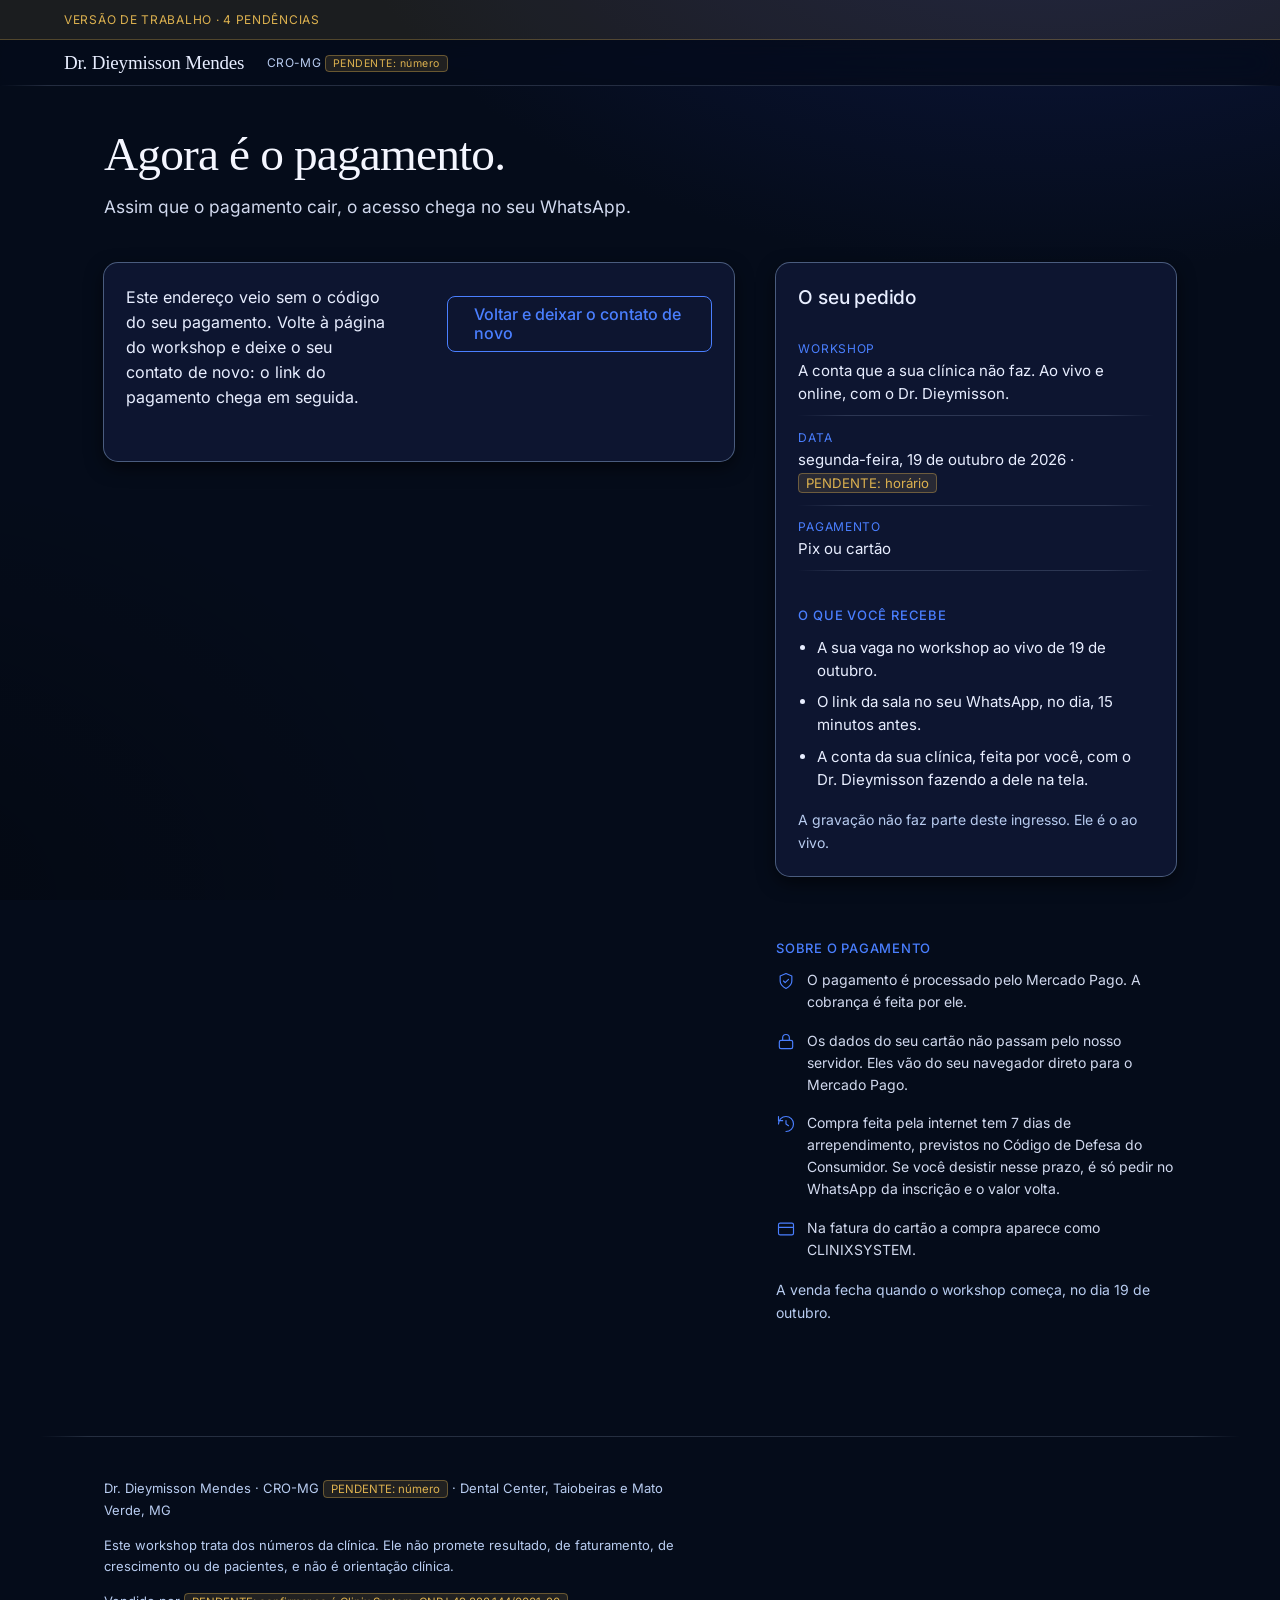
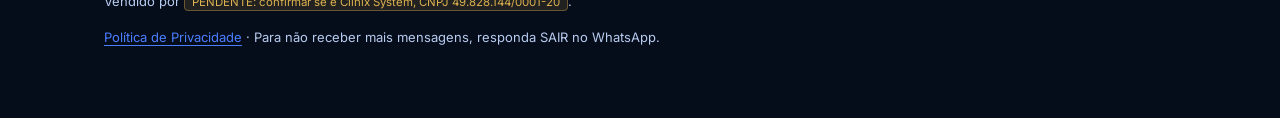
==== commit c606bb92: "Device ID: a doc do Mercado Pago está errada, e isso recusa cartão legítimo Medido em 08/09 no naveg" ====
--- a/checkout.html
+++ b/checkout.html
@@ -14,6 +14,14 @@
 <link rel="stylesheet" href="assets/estilo.css">
 <link rel="stylesheet" href="assets/checkout.css">
 <script src="https://sdk.mercadopago.com/js/v2" defer></script>
+<!-- 🔑 O script de segurança do Mercado Pago, que gera o identificador do aparelho.
+     A documentação deles diz que ele NÃO é necessário quando já se usa o SDK JS,
+     porque "o Device ID é obtido por padrão". **Medido em 08/09: é falso.** Com o
+     SDK sozinho, `window.MP_DEVICE_SESSION_ID` fica `undefined`; o valor existe,
+     mas guardado no NOME de uma global que começa com `armor.`, não onde a doc diz.
+     ⛔ Sem ele o pagamento vai sem identificador e o antifraude recusa cartão
+     legítimo por "risco alto": foi o que aconteceu no 1º teste real do Jean. -->
+<script src="https://www.mercadopago.com/v2/security.js" view="checkout" output="idDoAparelho" defer></script>
 <script src="assets/checkout.js" defer></script>
 </head>
 <body class="checkout">
--- a/assets/estilo.css
+++ b/assets/estilo.css
@@ -1,3 +1,75 @@
+
+/* ══════════════════════════════════════════════════════════════════════════
+   PALETA CLINIX SYSTEM : decisão do Jean, 08/09/2026
+   ............................................................................
+   Ele pediu três vezes que a página usasse as cores da Clinix, e a terceira foi
+   direta: "Só as cores que não são a nossa né Gael?". É decisão dele e está
+   registrada aqui, com a ressalva que eu levantei e que ele decidiu contra:
+   o cofre separa as duas frentes, e esta página vende o Dr. Dieymisson, não a
+   Clinix System. Se um dia isso voltar à mesa, é este bloco que se apaga.
+
+   Os valores vieram MEDIDOS do site no ar e do CLAUDE.md do repo `clinix-site`,
+   não de memória. Contraste calculado antes de escrever: texto 16,86:1,
+   secundário 12,04:1, azul 5,37:1 sobre o fundo e 4,94:1 sobre o cartão.
+   ⛔ O único que não alcança AA para texto de corpo é o `--muted` sobre cartão
+   (4,45:1): por isso ele fica só em rótulo pequeno em caixa alta e ícone.
+   ══════════════════════════════════════════════════════════════════════════ */
+:root {
+  --color-bg: #050C1A;          /* --night   */
+  --color-surface: #0D1530;     /* --card    */
+  --color-text: #E8EEFF;        /* --soft    */
+  --color-accent: #4A7FFF;      /* --bright  */
+  --color-accent-2: #3D6FE8;    /* --glow    */
+  --color-divider: color-mix(in srgb, #B8CCF0 18%, transparent);
+
+  /* Rampa neutra puxada para o azul da marca, mantendo a escala de luminosidade
+     do Nocturne (os componentes dele leem estes passos). */
+  --color-neutral-100: #F4F6FF;
+  --color-neutral-200: #E8EEFF;
+  --color-neutral-300: #D1D9EE;
+  --color-neutral-400: #B8CCF0;
+  --color-neutral-500: #8FA3C8;
+  --color-neutral-600: #6B7FA3;
+  --color-neutral-700: #4A5C7E;
+  --color-neutral-800: #2A3A5C;
+  --color-neutral-900: #141E38;
+
+  /* Rampa do azul da marca: do gelo ao royal. */
+  --color-accent-100: #F0F5FF;
+  --color-accent-200: #DCE8FF;
+  --color-accent-300: #B8CCF0;
+  --color-accent-400: #7FA6FF;
+  --color-accent-500: #4A7FFF;
+  --color-accent-600: #3D6FE8;
+  --color-accent-700: #2A4DB5;
+  --color-accent-800: #1A2E8A;
+  --color-accent-900: #101C52;
+
+  --color-accent-2-100: #F0F5FF;
+  --color-accent-2-200: #DCE8FF;
+  --color-accent-2-300: #B8CCF0;
+  --color-accent-2-400: #7FA6FF;
+  --color-accent-2-500: #3D6FE8;
+  --color-accent-2-600: #2A4DB5;
+  --color-accent-2-700: #1F3A8F;
+  --color-accent-2-800: #16296B;
+  --color-accent-2-900: #0E1B45;
+
+  /* A faixa saturada (o único momento de cor cheia) vira o royal da marca. */
+  --color-section: #1A2E8A;
+  --color-section-glow: #2A4DB5;
+  --color-section-ghost: #3D6FE8;
+
+  /* Elevação recalibrada para o fundo mais escuro. */
+  --shadow-sm: 0 0 0 1px #2A3A5C;
+  --shadow-md: 0 0 0 1px #4A5C7E, 0 6px 18px rgba(0,0,0,0.6);
+  --shadow-lg: 0 0 0 1px #6B7FA3, 0 16px 40px rgba(0,0,0,0.7);
+
+  /* O vermelho do número ruim: 9,25:1 sobre o fundo novo, 8,51:1 sobre o cartão.
+     Continua sendo tinta de número, nunca fundo. */
+  --ruim: #fd968f;
+}
+
 /* ══════════════════════════════════════════════════════════════════════════
    Página de venda do Workshop · assets/estilo.css
    Carrega DEPOIS de nocturne/styles.css. O Nocturne é a fonte da verdade do
@@ -6,6 +78,11 @@
    ⛔ nocturne/styles.css é cópia de leitura do projeto remoto: não se edita.
    O que é nosso vive aqui, e está declarado no bloco "adições" abaixo.
    Contrato de comportamento: rascunho/estrutura.md §2 (formulário) e §5.
+
+   ⚠️ Este arquivo também é carregado por checkout.html, obrigado.html e
+   privacidade.html. Classe compartilhada não se renomeia: .wrap .secao .titulo
+   .lead .miudo .btn .cta .faixa .cabecalho .nav .nav-brand .nav-cro .pendente
+   .field .input .campo-erro .rodape .pular .politica.
    ══════════════════════════════════════════════════════════════════════════ */
 
 :root {
@@ -14,8 +91,9 @@
   --leading: 28px;
   --meio: 14px;
   --edge: clamp(20px, 5vw, 72px);   /* goteira */
-  --measure: 58ch;                  /* medida de leitura */
-  --coluna: 1240px;                 /* teto da coluna; o ar sobra à direita */
+  --measure: 62ch;                  /* medida de leitura */
+  --coluna: 1200px;                 /* teto da coluna de conteúdo */
+  --coluna-larga: 1320px;           /* teto das grades de cartão */
 
   /* ─── ADIÇÕES NOSSAS AO SISTEMA (o Nocturne é monocromático e não tem
      nem vermelho nem amarelo). As duas foram derivadas na MESMA escala
@@ -25,11 +103,31 @@
        H = 25     → vermelho   ·   H = 85 → amarelo
      --ruim  #fd968f  contraste 8,33:1 sobre --color-bg (AA e AAA)
      --pend  #dcb14f  contraste 8,76:1 sobre --color-bg (AA e AAA)
-     Uso permitido: --ruim SÓ como tinta dos dois números ruins da conta
-     (marca, nunca fundo); --pend SÓ nas marcas de pendência da versão de
-     trabalho, que somem quando a página for publicada. */
+     Uso permitido: --ruim SÓ como tinta dos números ruins da conta e das
+     ilustrações de perda (marca, nunca fundo); --pend SÓ nas marcas de
+     pendência da versão de trabalho, que somem quando a página for publicada. */
   --ruim: #fd968f;
   --pend: #dcb14f;
+
+  /* ─── EVOLUÇÃO DO NOCTURNE (08/09/2026), declarada e justificada:
+     1. --fundo-baixo: um chão MAIS ESCURO que --color-bg, para as seções de
+        quebra. Não é cor nova: é o próprio --color-bg puxado para o preto.
+        O Nocturne tem um só chão, e uma página de venda de 11 seções precisa
+        de ritmo, senão vira o "tudo na mesma cadência" que o Jean apontou.
+     2. --tinta-capacidade: o cinza do sistema (--color-neutral-600) como tinta
+        da CAPACIDADE nas ilustrações. Também não é cor nova.
+     A tríade de tinta das ilustrações, e ela é regra, não gosto:
+        accent (#9184d9) = a conta que a gente faz
+        --tinta-capacidade = o que a clínica TEM (capacidade, estrutura)
+        --ruim = o que escorreu
+     ⛔ Nenhuma outra cor entra numa ilustração. */
+  --fundo-baixo: #0f101b;           /* = color-mix(--color-bg 78%, black) */
+  --tinta-capacidade: #75798c;      /* = --color-neutral-600 */
+
+  /* Família de display, hospedada por nós (assets/newsreader.css). */
+  --font-display: "Newsreader", Georgia, "Times New Roman", serif;
+
+  --raio-xl: 20px;                  /* cartões grandes; o Nocturne para em 14px */
 }
 
 /* ---------- 1. Fundo "aceso" e base ---------- */
@@ -49,85 +147,130 @@
     var(--color-bg);
   background-attachment: fixed;
   -webkit-font-smoothing: antialiased;
+  overflow-x: clip;   /* rede do objeto 3D que sangra da coluna: nunca vira barra horizontal */
 }
 
 p { margin: 0 0 var(--leading); }
 p:last-child { margin-bottom: 0; }
 strong { font-weight: 600; }
 
-/* ---------- 2. Grade: conteúdo abraça a borda esquerda ---------- */
+/* ---------- 2. Grade ---------- */
 
 .wrap {
   width: 100%;
   max-width: var(--coluna);
-  margin-inline: 0 auto;
+  margin-inline: auto;  /* 🔑 08/09: era `0 auto`, que é margem-esquerda ZERO e direita automática: empurrava a página inteira para a esquerda e deixava 680px mortos numa tela de 1920. O Jean viu antes de mim. */
   padding-inline: var(--edge);
 }
-.secao { padding-block: calc(var(--leading) * 2); }
-@media (min-width: 900px) { .secao { padding-block: calc(var(--leading) * 3); } }
+.wrap--larga { max-width: var(--coluna-larga); }
+.secao { position: relative; padding-block: calc(var(--leading) * 2.25); }
+@media (min-width: 900px) { .secao { padding-block: calc(var(--leading) * 3.5); } }
 
 /* Faixa de superfície (alternância de fundo), sangrando de borda a borda */
 .secao--tinta {
   background: color-mix(in srgb, var(--color-surface) 60%, transparent);
   border-block: 1px solid var(--color-divider);
 }
-
-/* ---------- 3. Etiqueta de seção (.kicker) ---------- */
+/* Chão baixo: a quebra de ritmo. Duas por página, no máximo. */
+.secao--baixa {
+  background: var(--fundo-baixo);
+  border-block: 1px solid var(--color-divider);
+}
+
+/* Seção com cenário ao fundo. O véu escuro não é decoração: é o que garante o
+   contraste do texto sobre a foto. Nada legível fica sobre pixel claro. */
+.secao--cena { overflow: clip; }
+.secao--cena > .wrap { position: relative; z-index: 1; }
+.cena {
+  position: absolute; inset: 0 0 auto 0; z-index: 0;
+  width: 100%; height: 46%; min-height: 260px; max-height: 460px;
+  object-fit: cover; object-position: 50% 45%;
+  opacity: .30;
+  -webkit-mask-image: linear-gradient(to bottom, #000 0%, #000 42%, transparent 100%);
+  mask-image: linear-gradient(to bottom, #000 0%, #000 42%, transparent 100%);
+  pointer-events: none;
+}
+.secao--cena::before {
+  content: ""; position: absolute; inset: 0; z-index: 0; pointer-events: none;
+  background: linear-gradient(to bottom,
+    color-mix(in srgb, var(--color-bg) 74%, transparent) 0%,
+    color-mix(in srgb, var(--color-bg) 60%, transparent) 45%,
+    transparent 100%);
+}
+
+/* Cabeça de seção centralizada (o acabamento do site da Clinix). O BLOCO é
+   centralizado; o parágrafo longo continua alinhado à esquerda, porque texto
+   corrido centralizado é ilegível (typography-color.md). */
+.cabeca { text-align: center; margin-bottom: calc(var(--leading) * 1.75); }
+.cabeca .titulo, .cabeca .titulo--grande { margin-inline: auto; }
+.cabeca .lead { margin-inline: auto; text-align: center; max-width: 56ch; }
+.cabeca .kicker { justify-content: center; }
+
+/* ---------- 3. Etiqueta de seção (.kicker), agora em pílula ---------- */
 
 .kicker {
-  position: relative;
-  font-family: var(--font-heading);
-  font-size: 13px; line-height: 20px;
-  letter-spacing: .06em; text-transform: uppercase;
-  color: var(--color-accent);
-  margin: 0 0 var(--meio);
-}
-/* O traço de 44px é uma marca curta de acento: fica sólido, não some. */
-@media (min-width: 1280px) {
-  .kicker::before {
-    content: ""; position: absolute; left: -64px; top: 10px;
-    width: 44px; height: 1px; background: var(--color-accent);
-  }
-}
-
-/* ---------- 4. Títulos: hierarquia por tamanho e espaço, peso ≤ 500 ---------- */
-
+  display: inline-flex; align-items: center; gap: 8px;
+  font-family: var(--font-body);
+  font-size: 12px; line-height: 18px; font-weight: 500;
+  letter-spacing: .12em; text-transform: uppercase;
+  color: var(--color-accent-300);
+  background: color-mix(in srgb, var(--color-accent) 12%, transparent);
+  border: 1px solid color-mix(in srgb, var(--color-accent) 34%, transparent);
+  border-radius: 999px;
+  padding: 5px 14px 5px 11px;
+  margin: 0 0 var(--leading);
+}
+.kicker::before {
+  content: ""; width: 6px; height: 6px; flex: none;
+  border-radius: 50%; background: var(--color-accent);
+}
+
+/* ---------- 4. Títulos ---------- */
+
+.display, .titulo, .titulo--grande, .citacao, .form-titulo, .politica h1 {
+  font-family: var(--font-display);
+  font-weight: 500;
+}
 .display {
-  font-family: var(--font-heading); font-weight: var(--font-heading-weight);
-  font-size: clamp(34px, 6.4vw, 76px);
-  line-height: 1.11;
-  letter-spacing: -.015em;
-  margin: 0 0 var(--leading) -0.06em;   /* alinhamento óptico do Inter */
-  max-width: 14em;
-  text-box: trim-both cap alphabetic;
+  font-size: clamp(37px, 5.9vw, 74px);
+  line-height: 1.045;
+  letter-spacing: -.021em;
+  margin: 0 0 var(--leading);
+  max-width: 15ch;
+  color: var(--color-neutral-100);
 }
 .display .line { display: block; }
-
-.titulo--grande { font-size: clamp(34px, 5vw, 64px); max-width: 16ch; }
+/* Palavra em cor dentro do título: é ESTILO, não copy nova. Nenhuma palavra
+   entra, sai ou muda de lugar; a marcação só pinta o que já estava escrito. */
+.grifo { font-style: normal; color: var(--color-accent-300); }
+
+.titulo--grande { font-size: clamp(36px, 5.2vw, 66px); line-height: 1.06; letter-spacing: -.022em; max-width: 15ch; margin: 0 0 var(--leading); }
 .titulo {
-  font-size: clamp(28px, 3.4vw, 44px);
-  line-height: 1.14; letter-spacing: -.015em;
+  font-size: clamp(30px, 3.7vw, 48px);
+  line-height: 1.1; letter-spacing: -.018em;
   margin: 0 0 var(--leading);
-  max-width: 20ch;
+  max-width: 21ch;
+  color: var(--color-neutral-100);
 }
 .sub {
-  font-size: clamp(19px, 1.6vw, 22px);
-  line-height: 1.3; letter-spacing: -.01em;
-  margin: calc(var(--leading) * 1.5) 0 var(--meio);
+  font-family: var(--font-body); font-weight: 500;
+  font-size: clamp(18px, 1.5vw, 21px);
+  line-height: 1.35; letter-spacing: -.005em;
+  margin: calc(var(--leading) * 1.75) 0 var(--meio);
   color: var(--color-neutral-200);
 }
 .secao > .wrap > .sub:first-of-type { margin-top: 0; }
 
 .lead {
   font-size: clamp(17px, 1.35vw, 20px);
-  line-height: 1.5;
-  max-width: 46ch;
+  line-height: 1.55;
+  max-width: 50ch;
   color: var(--color-neutral-300);   /* 11,8:1 sobre o fundo */
   margin: 0 0 var(--leading);
 }
 .corpo { max-width: var(--measure); color: var(--color-neutral-200); }
 .miudo {
-  font-size: 14px; line-height: 22px;
+  font-size: 14px; line-height: 23px;
   color: var(--color-neutral-400);   /* 8,7:1 sobre o fundo */
   max-width: var(--measure);
 }
@@ -153,8 +296,8 @@
 
 .cabecalho {
   position: sticky; top: 0; z-index: 50;
-  background: color-mix(in srgb, var(--color-bg) 84%, transparent);
-  backdrop-filter: blur(12px); -webkit-backdrop-filter: blur(12px);
+  background: color-mix(in srgb, var(--color-bg) 82%, transparent);
+  backdrop-filter: blur(14px) saturate(140%); -webkit-backdrop-filter: blur(14px) saturate(140%);
 }
 .cabecalho::after {
   content: ""; position: absolute; left: 0; right: 0; bottom: 0; height: 1px;
@@ -163,18 +306,25 @@
     var(--color-divider) calc(100% - 48px), transparent);
 }
 .nav {
-  max-width: var(--coluna); margin-inline: 0 auto;
+  max-width: var(--coluna-larga); margin-inline: auto;  /* 🔑 08/09: era `0 auto`, que é margem-esquerda ZERO e direita automática: empurrava a página inteira para a esquerda e deixava 680px mortos numa tela de 1920. O Jean viu antes de mim. */
   padding: var(--space-3) var(--edge);
   gap: var(--space-4); flex-wrap: wrap;
 }
-.nav-brand { font-size: 17px; margin-right: var(--space-4); letter-spacing: -.01em; }
+.nav-brand { font-family: var(--font-display); font-weight: 500; font-size: 19px; margin-right: var(--space-4); letter-spacing: -.01em; }
 .nav-cro {
   font-size: 12px; color: var(--color-neutral-400);
   margin-right: auto; letter-spacing: .04em;
 }
 .nav .btn { flex: none; }
+.nav-links { display: none; gap: var(--space-6); margin-right: var(--space-8); }
+@media (min-width: 1060px) { .nav-links { display: flex; } }
+.nav-links a {
+  font-size: 14px; color: var(--color-neutral-300); text-decoration: none;
+  padding-block: 6px; border-bottom: 1px solid transparent;
+}
+.nav-links a:hover { color: var(--color-accent-300); border-bottom-color: color-mix(in srgb, var(--color-accent) 55%, transparent); }
 @media (max-width: 719px) {
-  .nav-brand { font-size: 15px; margin-right: var(--space-2); }
+  .nav-brand { font-size: 16px; margin-right: var(--space-2); }
   .nav .cta { display: none; }   /* no celular, a barra fixa faz esse papel */
 }
 
@@ -182,7 +332,7 @@
 .progresso {
   position: absolute; left: 0; bottom: 0; height: 2px; width: 100%;
   transform: scaleX(0); transform-origin: 0 50%;
-  background: var(--color-accent);
+  background: linear-gradient(to right, var(--color-accent), var(--color-accent-2));
 }
 @supports (animation-timeline: scroll()) {
   @media (prefers-reduced-motion: no-preference) {
@@ -191,16 +341,18 @@
   }
 }
 
-/* ---------- 6. Botões (contornados, nunca preenchidos) ---------- */
+/* ---------- 6. Botões (contornados, nunca preenchidos: assinatura do Nocturne) ---------- */
 
 .btn.cta {
   min-height: 56px; font-size: 16px;
-  padding-inline: calc(var(--space-8) * 1.1);
+  padding-inline: calc(var(--space-8) * 1.15);
   border-radius: var(--radius-md);
-  transition: background-color .16s ease, border-color .16s ease;
-}
+  transition: background-color .16s ease, border-color .16s ease, transform .16s ease;
+}
+.btn.btn-primary.cta:hover { transform: translateY(-1px); }
+.btn.btn-primary.cta:active { transform: none; }
 .btn.btn-ghost.cta { padding-inline: var(--space-6); }
-@media (prefers-reduced-motion: reduce) { .btn.cta { transition: none; } }
+@media (prefers-reduced-motion: reduce) { .btn.cta { transition: none; } .btn.btn-primary.cta:hover { transform: none; } }
 
 .botoes {
   display: flex; flex-wrap: wrap; gap: var(--space-4);
@@ -224,63 +376,192 @@
 
 /* ---------- 7. Hero ---------- */
 
-.hero { padding-top: calc(var(--leading) * 1.5); padding-bottom: calc(var(--leading) * 2); }
-@media (min-width: 900px) { .hero { padding-top: calc(var(--leading) * 3); } }
+.hero { padding-top: calc(var(--leading) * 1.25); padding-bottom: calc(var(--leading) * 2.25); }
+@media (min-width: 900px) { .hero { padding-top: calc(var(--leading) * 2.25); padding-bottom: calc(var(--leading) * 3); } }
 .hero .micro {
   font-size: 14px; line-height: 22px; color: var(--color-neutral-400);
   margin: 0;
 }
-
-/* ---------- 8. Faixa de números (a única inundação de acento permitida) ---------- */
+.hero-grade {
+  display: grid; grid-template-columns: minmax(0, 1fr);
+  gap: calc(var(--leading) * 2); align-items: center;
+}
+@media (min-width: 980px) {
+  .hero-grade { grid-template-columns: minmax(0, 1.02fr) minmax(0, 0.98fr); gap: clamp(40px, 4.5vw, 80px); }
+}
+
+/* ── O palco do topo ───────────────────────────────────────────────────────
+   O Jean comparou com o site da Clinix e disse, com razão, que a página estava
+   "tudo jogado pro lado esquerdo". Um site de software põe o mockup do produto
+   aqui; o equivalente honesto aqui é A CONTA, com os números reais e o mês
+   declarado, e o objeto que a conta mede: a cadeira.
+   🔴 A versão anterior (.flutua) empilhava dois cartões POR CIMA dos números da
+   folha e os deixava ilegíveis. Foi apagada, não remendada: aqui a peça 3D fica
+   ATRÁS e o cartão de dados fica na frente, e nada cobre número nenhum. */
+.palco { position: relative; margin: 0; isolation: isolate; }
+.palco-obj {
+  position: relative; z-index: 0;
+  display: block; width: 100%; height: auto;
+  margin-inline: auto;
+  max-width: 520px;
+  filter: drop-shadow(0 40px 60px rgba(0,0,0,.65));
+}
+@media (min-width: 980px) {
+  /* "se desprende da tela": o objeto sangra para fora da coluna, e o cartão
+     de dados encosta sobre ele por baixo. `overflow-x: clip` no body é a rede. */
+  .palco-obj { max-width: none; width: 118%; margin-left: -4%; margin-bottom: -14%; }
+}
+.folha {
+  position: relative; z-index: 1;
+  background: color-mix(in srgb, var(--color-surface) 94%, transparent);
+  backdrop-filter: blur(10px); -webkit-backdrop-filter: blur(10px);
+  border: 1px solid color-mix(in srgb, var(--color-text) 12%, transparent);
+  border-radius: var(--raio-xl);
+  box-shadow: 0 24px 60px rgba(0,0,0,.55);
+  overflow: hidden;
+  margin-top: calc(var(--leading) * -0.5);
+}
+@media (min-width: 980px) { .folha { margin-top: 0; margin-right: 6%; } }
+.folha-topo {
+  display: flex; align-items: center; gap: 7px;
+  padding: 11px 16px;
+  border-bottom: 1px solid color-mix(in srgb, var(--color-text) 10%, transparent);
+  background: color-mix(in srgb, var(--color-text) 3%, transparent);
+}
+.folha-ponto { width: 8px; height: 8px; border-radius: 50%; background: var(--color-neutral-700); }
+.folha-nome {
+  margin-left: 8px; font-size: 11px; letter-spacing: .1em; text-transform: uppercase;
+  color: var(--color-neutral-400);
+}
+.folha-linhas { margin: 0; padding: 4px 0; }
+.folha-linhas > div {
+  display: flex; align-items: baseline; justify-content: space-between; gap: 16px;
+  padding: 14px 20px;
+}
+.folha-linhas > div + div { border-top: 1px solid color-mix(in srgb, var(--color-text) 8%, transparent); }
+.folha-linhas dt { font-size: 13px; line-height: 20px; color: var(--color-neutral-300); }
+.folha-linhas dd {
+  margin: 0; font-family: var(--font-body); font-weight: 600;
+  font-size: clamp(19px, 2vw, 24px); line-height: 1.15;
+  font-variant-numeric: tabular-nums; white-space: nowrap;
+  color: var(--color-neutral-100);
+}
+.folha-res { background: color-mix(in srgb, var(--color-accent) 11%, transparent); }
+.folha-res dt { color: var(--color-accent-300); }
+.folha-res dd { font-size: clamp(28px, 3.2vw, 40px); color: var(--color-text); letter-spacing: -.02em; }
+.folha-pe {
+  margin: 0; padding: 11px 20px 13px;
+  border-top: 1px solid color-mix(in srgb, var(--color-text) 8%, transparent);
+  font-size: 11px; line-height: 17px; letter-spacing: .04em;
+  color: var(--color-neutral-400);
+}
+
+/* ---------- 8. Faixa de números ---------- */
 
 .numeros {
+  position: relative;
   background:
     radial-gradient(900px 300px at 18% -40%, var(--color-section-glow), transparent 70%),
     var(--color-section);
   border-block: 1px solid color-mix(in srgb, var(--color-section-ghost) 60%, transparent);
-  padding-block: calc(var(--leading) * 1.75);
+  padding-block: calc(var(--leading) * 2);
 }
 .numeros-grade {
   display: grid; gap: var(--leading);
   grid-template-columns: 1fr;
 }
-@media (min-width: 720px) { .numeros-grade { grid-template-columns: repeat(3, minmax(0, 1fr)); gap: var(--space-8); max-width: 1000px; } }
+@media (min-width: 760px) { .numeros-grade { grid-template-columns: repeat(3, minmax(0, 1fr)); gap: var(--space-8); } }
+.numeros-grade > div { position: relative; padding-left: var(--space-6); }
+.numeros-grade > div::before {
+  content: ""; position: absolute; left: 0; top: 4px; bottom: 4px; width: 2px;
+  border-radius: 2px; background: var(--color-accent-2);
+}
 .numeros dt {
-  font-family: var(--font-heading); font-weight: var(--font-heading-weight);
-  font-size: clamp(32px, 4.4vw, 52px); line-height: 1.05; letter-spacing: -.02em;
+  font-family: var(--font-body); font-weight: 600;
+  font-size: clamp(31px, 4.2vw, 50px); line-height: 1.05; letter-spacing: -.025em;
   font-variant-numeric: tabular-nums; white-space: nowrap;
   color: var(--color-neutral-100);
 }
 .numeros dd {
   margin: var(--space-3) 0 0;
-  font-size: 13px; line-height: 19px; letter-spacing: .06em; text-transform: uppercase;
+  font-size: 12px; line-height: 19px; letter-spacing: .1em; text-transform: uppercase;
   color: var(--color-accent-200);    /* 10,8:1 sobre --color-section */
 }
 .numeros .origem {
-  margin: var(--leading) 0 0; font-size: 13px; line-height: 20px;
+  margin: calc(var(--leading) * 1.25) 0 0; font-size: 13px; line-height: 21px;
   color: var(--color-neutral-300);   /* 8,9:1 sobre --color-section */
-}
-
-/* ---------- 9. PARA QUEM: as frases do dentista ---------- */
-
-.frases { list-style: none; padding: 0; margin: 0; display: grid; gap: var(--space-4); }
-@media (min-width: 900px) { .frases { grid-template-columns: repeat(2, minmax(0, 1fr)); gap: var(--space-6); } }
+  max-width: 78ch;
+}
+/* a marca amarela quebrava no meio e virava duas caixas partidas na faixa mais
+   visivel da pagina; como bloco inline ela quebra INTEIRA para a linha de baixo */
+.numeros .origem .pendente { display: inline-block; max-width: 100%; margin-top: var(--space-2); }
+
+/* ---------- 9. PARA QUEM ---------- */
+
+.frases { list-style: none; padding: 0; margin: 0; display: grid; gap: var(--space-6); }
+@media (min-width: 860px) { .frases { grid-template-columns: repeat(2, minmax(0, 1fr)); } }
 .frases li {
   position: relative;
-  padding: var(--space-6) var(--space-6) var(--space-6) calc(var(--space-6) + 14px);
-  border-radius: var(--radius-md);
-  background: color-mix(in srgb, var(--color-surface) 70%, transparent);
-  box-shadow: var(--shadow-sm);
-  font-size: 17px; line-height: 26px; color: var(--color-neutral-200);
-}
-/* marca curta de acento: fica sólida */
+  padding: var(--space-8) var(--space-8) var(--space-8) calc(var(--space-8) + 18px);
+  border-radius: var(--radius-lg);
+  background: color-mix(in srgb, var(--color-surface) 66%, transparent);
+  border: 1px solid color-mix(in srgb, var(--color-text) 8%, transparent);
+  box-shadow: 0 10px 30px rgba(0,0,0,.28);
+  font-family: var(--font-display); font-weight: 400;
+  font-size: clamp(18px, 1.7vw, 21px); line-height: 1.42;
+  color: var(--color-neutral-100);
+}
+/* marca curta de acento: fica sólida (regra do Nocturne) */
 .frases li::before {
-  content: ""; position: absolute; left: var(--space-6); top: var(--space-8); bottom: var(--space-8);
+  content: ""; position: absolute; left: var(--space-8); top: var(--space-8); bottom: var(--space-8);
   width: 2px; background: var(--color-accent); border-radius: 2px;
 }
-.filtro { margin-top: calc(var(--leading) * 1.5); }
-
-/* ---------- 10. A CONTA ---------- */
+.filtro {
+  margin-top: calc(var(--leading) * 1.75);
+  padding: var(--space-8);
+  border-radius: var(--radius-lg);
+  border: 1px dashed color-mix(in srgb, var(--color-text) 20%, transparent);
+  max-width: 74ch; margin-inline: auto;
+}
+.filtro .sub { margin-top: 0; }
+
+/* ---------- 10. Cartões dos cinco números (grade com ilustração própria) ---------- */
+
+.cartoes {
+  list-style: none; padding: 0; margin: 0;
+  counter-reset: c;
+  display: grid; gap: var(--space-6);
+  grid-template-columns: minmax(0, 1fr);
+}
+@media (min-width: 640px) { .cartoes { grid-template-columns: repeat(2, minmax(0, 1fr)); } }
+@media (min-width: 1040px) { .cartoes { grid-template-columns: repeat(3, minmax(0, 1fr)); } }
+.cartao {
+  counter-increment: c;
+  display: flex; flex-direction: column; gap: var(--space-4);
+  padding: var(--space-8);
+  border-radius: var(--radius-lg);
+  background: color-mix(in srgb, var(--color-surface) 72%, transparent);
+  border: 1px solid color-mix(in srgb, var(--color-text) 8%, transparent);
+  box-shadow: 0 10px 30px rgba(0,0,0,.28);
+  transition: border-color .2s ease, transform .2s ease;
+}
+.cartao:hover { border-color: color-mix(in srgb, var(--color-accent) 40%, transparent); transform: translateY(-2px); }
+@media (prefers-reduced-motion: reduce) { .cartao { transition: none; } .cartao:hover { transform: none; } }
+.cartao-fig { display: block; width: 100%; height: auto; }
+.cartao-n {
+  font-family: var(--font-body); font-size: 12px; font-weight: 500;
+  letter-spacing: .12em; color: var(--color-accent-300);
+  font-variant-numeric: tabular-nums;
+}
+.cartao-n::before { content: counter(c, decimal-leading-zero); }
+.cartao-t {
+  font-family: var(--font-body); font-weight: 500;
+  font-size: 18px; line-height: 26px; letter-spacing: -.01em;
+  color: var(--color-text); margin: 0;
+}
+.cartao-b { margin: 0; font-size: 15px; line-height: 24px; color: var(--color-neutral-400); }
+
+/* ---------- 11. A CONTA ---------- */
 
 .pendente {
   background: color-mix(in srgb, var(--pend) 13%, transparent);
@@ -295,8 +576,8 @@
 .receita { list-style: none; counter-reset: r; padding: 0; margin: 0 0 calc(var(--leading) * 1.5); max-width: var(--measure); }
 .receita li {
   counter-increment: r; position: relative;
-  padding: var(--meio) 0 var(--meio) 44px;
-  font-size: 17px; line-height: 26px; color: var(--color-neutral-200);
+  padding: var(--meio) 0 var(--meio) 46px;
+  font-size: 17px; line-height: 27px; color: var(--color-neutral-200);
   background: linear-gradient(to right,
     transparent, var(--color-divider) 48px,
     var(--color-divider) calc(100% - 48px), transparent) no-repeat bottom / 100% 1px;
@@ -304,67 +585,92 @@
 .receita li::before {
   content: counter(r, decimal-leading-zero);
   position: absolute; left: 0; top: var(--meio);
-  font-family: var(--font-heading); font-size: 13px; line-height: 26px;
-  letter-spacing: .06em; color: var(--color-accent); font-variant-numeric: tabular-nums;
+  font-family: var(--font-body); font-size: 13px; line-height: 27px;
+  letter-spacing: .08em; color: var(--color-accent); font-variant-numeric: tabular-nums;
+}
+
+/* Quadro de ilustração: o continente de toda peça desenhada por nós. */
+.quadro {
+  margin: 0 0 calc(var(--leading) * 1.5);
+  padding: var(--space-8) var(--space-8) var(--space-6);
+  border-radius: var(--raio-xl);
+  background: color-mix(in srgb, var(--color-surface) 62%, transparent);
+  border: 1px solid color-mix(in srgb, var(--color-text) 9%, transparent);
+  box-shadow: 0 16px 44px rgba(0,0,0,.3);
+}
+.quadro-legenda {
+  margin: var(--space-6) 0 0; padding-top: var(--space-4);
+  border-top: 1px solid color-mix(in srgb, var(--color-text) 8%, transparent);
+  font-size: 13px; line-height: 21px; color: var(--color-neutral-400);
+}
+.quadro-legenda b { color: var(--color-neutral-200); font-weight: 600; font-variant-numeric: tabular-nums; }
+
+/* Quadro com o objeto 3D ao lado */
+.quadro-par { display: grid; gap: var(--leading); align-items: center; }
+@media (min-width: 1120px) { .quadro-par { grid-template-columns: minmax(0, 1fr) minmax(0, 230px); gap: var(--space-8); } }
+.quadro-obj {
+  display: block; width: 100%; height: auto; max-width: 230px; margin-inline: auto;
+  filter: drop-shadow(0 26px 40px rgba(0,0,0,.6));
+}
+/* "se desprende da tela": o objeto encosta para fora da moldura do quadro, com a
+   sombra caindo sobre o fundo da seção. Só a partir de 1120px, que é onde o
+   quadro tem largura de sobra; e a rede continua sendo `overflow-x: clip` no
+   body, para nenhum overhang virar barra de rolagem horizontal. */
+@media (min-width: 1120px) {
+  .quadro-par .quadro-obj {
+    max-width: 260px;
+    margin-right: calc(var(--space-8) * -1.2);
+    margin-block: calc(var(--space-8) * -0.9);
+  }
 }
 
 /* A conta armada */
 .equacao {
   display: flex; flex-wrap: wrap; align-items: baseline;
-  gap: var(--space-4) var(--space-6);
-  margin-bottom: var(--leading);
+  gap: var(--space-4) var(--space-8);
 }
 .parcela { display: flex; flex-direction: column; gap: var(--space-2); }
 @media (min-width: 720px) { .parcela .rotulo { max-width: 16ch; } }
 .rotulo {
-  font-size: 12px; line-height: 18px; letter-spacing: .06em; text-transform: uppercase;
+  font-size: 12px; line-height: 18px; letter-spacing: .09em; text-transform: uppercase;
   color: var(--color-neutral-400); margin: 0;
 }
 .parcela-valor {
   display: block;
-  font-family: var(--font-heading); font-weight: var(--font-heading-weight);
-  font-size: clamp(30px, 3.6vw, 44px); line-height: 1.05; letter-spacing: -.02em;
+  font-family: var(--font-body); font-weight: 600;
+  font-size: clamp(30px, 3.6vw, 44px); line-height: 1.05; letter-spacing: -.025em;
   font-variant-numeric: tabular-nums; white-space: nowrap;
   color: var(--color-neutral-200);
 }
 .op {
-  font-family: var(--font-heading);
-  font-size: clamp(22px, 2.6vw, 32px); line-height: 1;
+  font-family: var(--font-display); font-weight: 500;
+  font-size: clamp(24px, 2.8vw, 34px); line-height: 1;
   color: var(--color-accent);
 }
 @media (max-width: 719px) {
-  /* conta armada: o operador ganha a própria linha, encostado à esquerda */
   .equacao { display: block; }
   .op { margin: var(--space-4) 0; }
   .parcela + .op { margin-top: var(--space-6); }
 }
 @media (min-width: 720px) {
-  /* alinha o operador ao miolo do número, não ao meio da caixa toda */
-  .op { align-self: flex-start; margin-top: calc(18px + var(--space-2) + 6px); }
+  .op { align-self: flex-start; margin-top: calc(18px + var(--space-2) + 8px); }
 }
 .parcela--total .parcela-valor {
-  font-size: clamp(56px, 8.4vw, 104px);
+  font-size: clamp(46px, 6vw, 78px);
   color: var(--color-text);
   margin-left: -.03em;
 }
-.parcela--total .rotulo { color: var(--color-accent); }
+.parcela--total .rotulo { color: var(--color-accent-300); }
 .equacao-nota { margin: 0 0 calc(var(--leading) * 1.5); }
 
 /* Os dois números ruins */
-.maus { display: grid; gap: var(--leading); margin-top: var(--leading); }
-@media (min-width: 900px) { .maus { grid-template-columns: repeat(2, minmax(0, 1fr)); gap: var(--space-8); } }
-.mau {
-  padding-top: var(--leading);
-  background: linear-gradient(to right,
-    transparent, var(--color-divider) 48px,
-    var(--color-divider) calc(100% - 48px), transparent) no-repeat top / 100% 1px;
-}
-.mau .rotulo { max-width: 34ch; }
-@media (min-width: 900px) { .mau .rotulo { min-height: 54px; } }
+.maus { display: grid; gap: calc(var(--leading) * 1.25); margin-top: var(--leading); }
+.mau { max-width: 100%; }
+.mau .rotulo { max-width: 44ch; }
 .mau-valor {
   display: block; margin-top: var(--space-3);
-  font-family: var(--font-heading); font-weight: var(--font-heading-weight);
-  font-size: clamp(30px, 4.4vw, 50px); line-height: 1.05; letter-spacing: -.02em;
+  font-family: var(--font-body); font-weight: 600;
+  font-size: clamp(30px, 4.2vw, 48px); line-height: 1.05; letter-spacing: -.025em;
   font-variant-numeric: tabular-nums; white-space: nowrap;
   color: var(--ruim);                 /* 8,33:1 sobre --color-bg */
 }
@@ -374,71 +680,112 @@
   font-variant-numeric: tabular-nums;
 }
 .mau .miudo { margin-top: var(--space-6); }
-.conta-fim { margin-top: calc(var(--leading) * 1.5); }
-
-/* ---------- 11. O QUE ACONTECE NO DIA: linhas numeradas ---------- */
-
-.linhas { list-style: none; counter-reset: l; padding: 0; margin: 0; }
-.linhas li {
-  counter-increment: l;
-  display: grid; gap: 0 var(--space-6);
-  grid-template-columns: 40px minmax(0, 1fr);
-  padding-block: var(--leading);
-  background: linear-gradient(to right,
-    transparent, var(--color-divider) 48px,
-    var(--color-divider) calc(100% - 48px), transparent) no-repeat bottom / 100% 1px;
-}
-.linhas li:first-child { padding-top: 0; }
-@media (min-width: 900px) {
-  .linhas li { grid-template-columns: 64px minmax(0, 22ch) minmax(0, 1fr); gap: 0 var(--space-8); }
-}
-.linhas li::before {
-  content: counter(l, decimal-leading-zero);
-  grid-row: 1 / span 2;
-  font-family: var(--font-heading); font-size: 13px; line-height: 26px;
-  letter-spacing: .06em; color: var(--color-accent); font-variant-numeric: tabular-nums;
-}
-@media (min-width: 900px) { .linhas li::before { grid-row: 1; } }
-.linha-t {
-  font-family: var(--font-heading); font-weight: var(--font-heading-weight);
-  font-size: 19px; line-height: 26px; letter-spacing: -.01em;
-  color: var(--color-text); margin: 0 0 var(--space-3);
-}
-@media (min-width: 900px) { .linha-t { margin-bottom: 0; } }
-.linha-b { margin: 0; font-size: 15px; line-height: 24px; color: var(--color-neutral-400); }
-.fecho { margin-top: var(--leading); }
+.conta-fim { margin-top: calc(var(--leading) * 1.75); }
+
+/* Legenda de tinta das ilustrações */
+.tintas { display: flex; flex-wrap: wrap; gap: var(--space-4) var(--space-8); margin: 0 0 var(--space-6); padding: 0; list-style: none; }
+.tintas li { display: flex; align-items: center; gap: 8px; font-size: 12px; line-height: 18px; letter-spacing: .04em; color: var(--color-neutral-400); }
+.tintas i { width: 12px; height: 12px; border-radius: 3px; flex: none; }
+
+/* ---------- 12. Ilustrações SVG ---------- */
+
+.ilustra { display: block; width: 100%; max-width: 660px; height: auto; margin-inline: auto; overflow: visible; }
+
+/* 🔴 DEFEITO CORRIGIDO EM 08/09, e a lição vale para toda animação desta página.
+   A primeira versão punha `transform: scaleX(0)` como estado de REPOUSO e voltava
+   a 1 quando o IntersectionObserver marcasse `.dentro`. Na captura de página
+   inteira o observador não dispara para o que está fora do viewport, e as duas
+   ilustrações apareceram como um retângulo vazio. `scale(0)` esconde exatamente
+   como `opacity: 0` esconde: a trava do enunciado é sobre ESCONDER, não sobre a
+   propriedade usada.
+   Padrão certo, e é o único que entra aqui: o repouso é o estado FINAL, e a
+   entrada é uma `animation` com `from` que só existe se `.dentro` chegar.
+   Observador mudo, JavaScript morto, captura sem rolagem: a peça está desenhada. */
+@media (prefers-reduced-motion: no-preference) {
+  .dentro .barra-cresce { animation: cresce-x 1.1s cubic-bezier(.22,.61,.36,1) both; }
+  .dentro .pontos-cortina { animation: cresce-y 1s cubic-bezier(.22,.61,.36,1) .1s both; }
+}
+@keyframes cresce-x { from { transform: scaleX(0); } to { transform: scaleX(1); } }
+@keyframes cresce-y { from { transform: scaleY(0); } to { transform: scaleY(1); } }
+.barra-cresce { transform-box: fill-box; transform-origin: left center; }
+.pontos-cortina { transform-box: fill-box; transform-origin: top center; }
+
+/* ---------- 13. O QUE ACONTECE NO DIA ---------- */
+
+.fecho { margin-top: calc(var(--leading) * 1.5); margin-inline: auto; }
 
 .perto {
   display: flex; gap: var(--space-6); align-items: flex-start;
-  margin-top: calc(var(--leading) * 1.5);
+  margin: calc(var(--leading) * 1.75) auto 0;
   padding: var(--space-8);
   border-radius: var(--radius-lg);
-  background: color-mix(in srgb, var(--color-surface) 70%, transparent);
-  box-shadow: var(--shadow-sm);
-  max-width: 62ch;
+  background: color-mix(in srgb, var(--color-accent) 8%, transparent);
+  border: 1px solid color-mix(in srgb, var(--color-accent) 26%, transparent);
+  max-width: 70ch;
 }
 .perto svg { flex: none; color: var(--color-accent); margin-top: 3px; }
 .perto p { margin: 0; font-size: 15px; line-height: 24px; color: var(--color-neutral-200); }
 
-/* ---------- 12. Citação (aspa pendurada) ---------- */
+/* ---------- 14. Citação ---------- */
 
 .citacao {
   margin: 0 0 var(--leading);
-  font-family: var(--font-heading); font-weight: var(--font-heading-weight);
-  font-size: clamp(23px, 2.9vw, 36px); line-height: 1.24; letter-spacing: -.015em;
+  font-size: clamp(25px, 3.1vw, 40px); line-height: 1.22; letter-spacing: -.018em;
   color: var(--color-text);
-  max-width: 24ch;
-  text-indent: -0.474em;      /* pendura a aspa de abertura */
+  max-width: 26ch;
+  text-indent: -0.42em;      /* pendura a aspa de abertura */
 }
 .citacao::before { content: "\201C"; }
 .citacao::after { content: "\201D"; }
-.citacao--curta { max-width: 22ch; }
-
-/* ---------- 13. QUEM FAZ ---------- */
+.citacao--curta { max-width: 24ch; }
+.citacao--centro { margin-inline: auto; text-align: center; max-width: 22ch; }
+.citacao--centro::before { color: var(--color-accent); }
+.citacao--centro::after { color: var(--color-accent); }
+
+.recusa { display: grid; gap: var(--leading); align-items: start; }
+@media (min-width: 900px) { .recusa { grid-template-columns: repeat(2, minmax(0, 1fr)); gap: var(--space-8) calc(var(--leading) * 2); } }
+.recusa .corpo { margin: 0; }
+
+/* ---------- 15. QUEM FAZ ---------- */
+
+.autor { display: grid; gap: calc(var(--leading) * 1.5); align-items: start; }
+@media (min-width: 900px) { .autor { grid-template-columns: minmax(0, 320px) minmax(0, 1fr); gap: calc(var(--leading) * 2); } }
+
+/* Slot da foto. Ela NÃO existe (medido em 08/09: nenhum retrato do
+   Dr. Dieymisson no disco). ⛔ Rosto de banco de imagem ou gerado por IA aqui
+   seria mentira sobre pessoa identificável, com CRO ao lado do nome. Enquanto
+   a foto real não chega, o lugar dela é uma placa tipográfica com a pendência
+   à vista. O que pedir a ele: rascunho/fotos-pedidas.md */
+.retrato {
+  position: relative; aspect-ratio: 4 / 5;
+  border-radius: var(--raio-xl);
+  background:
+    radial-gradient(120% 90% at 50% 0%, color-mix(in srgb, var(--color-accent) 16%, transparent), transparent 65%),
+    var(--color-surface);
+  border: 1px solid color-mix(in srgb, var(--color-text) 12%, transparent);
+  display: grid; place-items: center; gap: var(--space-4);
+  padding: var(--space-8); text-align: center;
+  overflow: hidden;
+}
+.retrato-sigla {
+  font-family: var(--font-display); font-weight: 500;
+  font-size: clamp(64px, 9vw, 104px); line-height: 1;
+  letter-spacing: .02em;
+  color: color-mix(in srgb, var(--color-accent-300) 70%, transparent);
+}
+.retrato-pe { font-size: 12px; line-height: 19px; color: var(--color-neutral-400); }
+.retrato .pendente { font-size: 11px; }
+
+.credencial { display: grid; gap: var(--space-3); margin: var(--leading) 0 0; padding: 0; list-style: none; }
+.credencial li {
+  display: flex; align-items: flex-start; gap: var(--space-4);
+  font-size: 15px; line-height: 24px; color: var(--color-neutral-300);
+}
+.credencial svg { flex: none; margin-top: 4px; color: var(--color-accent); }
 
 .assinatura {
   margin-top: var(--leading); padding-top: var(--meio);
-  font-family: var(--font-heading); font-size: 15px;
+  font-family: var(--font-body); font-size: 15px;
   color: var(--color-neutral-300);
   background: linear-gradient(to right,
     transparent, var(--color-divider) 48px,
@@ -446,44 +793,50 @@
   max-width: var(--measure);
 }
 
-/* ---------- 14. DETALHES ---------- */
-
-.detalhes { margin: 0; max-width: 72ch; }
+/* ---------- 16. DETALHES ---------- */
+
+.detalhes { margin: 0; display: grid; gap: var(--space-6); grid-template-columns: minmax(0, 1fr); }
+@media (min-width: 640px) { .detalhes { grid-template-columns: repeat(2, minmax(0, 1fr)); } }
+@media (min-width: 1040px) { .detalhes { grid-template-columns: repeat(3, minmax(0, 1fr)); } }
 .detalhes > div {
-  display: grid; gap: var(--space-2) var(--space-8);
-  grid-template-columns: 1fr;
-  padding-block: var(--space-6);
-  background: linear-gradient(to right,
-    transparent, var(--color-divider) 48px,
-    var(--color-divider) calc(100% - 48px), transparent) no-repeat bottom / 100% 1px;
-}
-@media (min-width: 720px) { .detalhes > div { grid-template-columns: 15ch minmax(0, 1fr); } }
+  display: flex; flex-direction: column; gap: var(--space-3);
+  padding: var(--space-8);
+  border-radius: var(--radius-lg);
+  background: color-mix(in srgb, var(--color-surface) 62%, transparent);
+  border: 1px solid color-mix(in srgb, var(--color-text) 8%, transparent);
+}
 .detalhes dt {
-  font-size: 12px; line-height: 20px; letter-spacing: .06em; text-transform: uppercase;
-  color: var(--color-accent);
-}
+  display: flex; align-items: center; gap: 9px;
+  font-size: 12px; line-height: 20px; letter-spacing: .1em; text-transform: uppercase;
+  color: var(--color-accent-300);
+}
+.detalhes dt svg { flex: none; }
 .detalhes dd { margin: 0; font-size: 16px; line-height: 25px; color: var(--color-neutral-200); }
 
-/* ---------- 15. FAQ ---------- */
-
-.faq-lista { max-width: 76ch; }
+/* ---------- 17. FAQ ---------- */
+
+.faq-lista { max-width: 78ch; margin-inline: auto; }
 .faq-lista details {
-  background: linear-gradient(to right,
-    transparent, var(--color-divider) 48px,
-    var(--color-divider) calc(100% - 48px), transparent) no-repeat bottom / 100% 1px;
-}
+  border-radius: var(--radius-lg);
+  border: 1px solid color-mix(in srgb, var(--color-text) 8%, transparent);
+  background: color-mix(in srgb, var(--color-surface) 55%, transparent);
+  padding-inline: var(--space-6);
+  margin-bottom: var(--space-4);
+}
+.faq-lista details[open] { border-color: color-mix(in srgb, var(--color-accent) 34%, transparent); }
 .faq-lista summary {
   display: flex; align-items: center; justify-content: space-between; gap: var(--space-6);
-  min-height: 48px; padding-block: var(--meio);
+  min-height: 56px; padding-block: var(--meio);
   cursor: pointer; list-style: none;
 }
 .faq-lista summary::-webkit-details-marker { display: none; }
 .faq-lista summary h3 {
-  margin: 0; font-size: 18px; line-height: 26px; letter-spacing: -.01em;
+  margin: 0; font-family: var(--font-body); font-weight: 500;
+  font-size: 17px; line-height: 26px; letter-spacing: -.005em;
   color: var(--color-text);
 }
-.faq-lista summary:hover h3 { color: var(--color-accent); }
-.faq-lista summary:focus-visible { outline: 2px solid var(--color-accent); outline-offset: 2px; }
+.faq-lista summary:hover h3 { color: var(--color-accent-300); }
+.faq-lista summary:focus-visible { outline: 2px solid var(--color-accent); outline-offset: 2px; border-radius: var(--radius-sm); }
 .faq-lista .chev {
   flex: none; width: 18px; height: 18px; color: var(--color-accent);
   transition: transform .18s ease;
@@ -493,19 +846,20 @@
 .resposta { padding: 0 0 var(--leading); max-width: var(--measure); }
 .resposta p { margin: 0; font-size: 16px; line-height: 26px; color: var(--color-neutral-300); }
 
-/* ---------- 16. Inscrição e formulário ---------- */
+/* ---------- 18. Inscrição e formulário ---------- */
 
 .inscricao-grade { display: grid; gap: calc(var(--leading) * 1.5); }
 @media (min-width: 980px) {
-  .inscricao-grade { grid-template-columns: minmax(0, 1fr) minmax(0, 460px); gap: var(--space-8) calc(var(--leading) * 2); align-items: start; }
+  .inscricao-grade { grid-template-columns: minmax(0, 1fr) minmax(0, 470px); gap: var(--space-8) calc(var(--leading) * 2); align-items: center; }
 }
 .form-caixa {
   padding: var(--space-8);
-  border-radius: var(--radius-lg);
+  border-radius: var(--raio-xl);
   background: var(--color-surface);
-  box-shadow: var(--shadow-md);
-}
-.form-titulo { margin: 0 0 var(--leading); font-size: 19px; line-height: 26px; letter-spacing: -.01em; }
+  border: 1px solid color-mix(in srgb, var(--color-text) 10%, transparent);
+  box-shadow: 0 24px 60px rgba(0,0,0,.45);
+}
+.form-titulo { margin: 0 0 var(--leading); font-size: 22px; line-height: 30px; letter-spacing: -.015em; }
 
 .form .field { margin-bottom: var(--space-6); }
 .form .field > label { font-size: 13px; margin-bottom: 6px; color: var(--color-neutral-300); }
@@ -565,8 +919,11 @@
 
 /* campo-armadilha: fora da tela, nunca display:none (estrutura §2.3) */
 .hp { position: absolute; left: -10000px; top: auto; width: 1px; height: 1px; overflow: hidden; }
-
-/* ---------- 17. Rodapé ---------- */
+/* O campo-armadilha herda a altura dos campos reais: ele fica fora da tela,
+   mas o medidor de alvo de toque olha a caixa dele como olha a dos outros. */
+.hp input { display: block; width: 100%; height: 48px; }
+
+/* ---------- 19. Rodapé ---------- */
 
 .rodape { padding-block: calc(var(--leading) * 2); }
 .rodape .wrap {
@@ -576,12 +933,12 @@
     var(--color-divider) calc(100% - 48px), transparent) no-repeat top / 100% 1px;
 }
 .rodape p {
-  margin: 0 0 var(--meio); max-width: 70ch;
+  margin: 0 0 var(--meio); max-width: 74ch;
   font-size: 13px; line-height: 21px; color: var(--color-neutral-400);
 }
 .rodape a { display: inline-block; padding-block: 11px; margin-block: -11px; }
 
-/* ---------- 18. Barra fixa de CTA no celular (estrutura §3.6) ---------- */
+/* ---------- 20. Barra fixa de CTA no celular (estrutura §3.6) ---------- */
 
 .barra {
   position: fixed; left: 0; right: 0; bottom: 0; z-index: 40;
@@ -602,17 +959,19 @@
 @media (prefers-reduced-motion: reduce) { .barra { transition: none; } }
 @media (min-width: 720px) { .barra { display: none; } }
 
-/* ---------- 19. Movimento (só entrada, só com IntersectionObserver) ---------- */
+/* ---------- 21. Movimento (só entrada, só com IntersectionObserver) ---------- */
 
 /* Só translada: o estado de repouso NUNCA esconde conteúdo. Sem JavaScript,
    com o observador falhando ou numa captura de página inteira, o bloco está
-   lá e legível; o movimento é o único que se perde. */
+   lá e legível; o movimento é o único que se perde.
+   ⛔ Nunca `opacity: 0` de repouso, e nunca ScrollTrigger com `start` calculado:
+   o site da Clinix teve três defeitos por isso. */
 @media (prefers-reduced-motion: no-preference) {
-  .revela { transform: translateY(12px); }
+  .revela { transform: translateY(14px); }
   .revela.dentro { transform: none; transition: transform .55s cubic-bezier(.22,.61,.36,1); }
 }
 
-/* ---------- 20. Página de privacidade ---------- */
+/* ---------- 22. Página de privacidade ---------- */
 
 .politica { padding-block: calc(var(--leading) * 2) calc(var(--leading) * 2.5); }
 .politica h1 { font-size: clamp(30px, 3.8vw, 46px); line-height: 1.12; margin: 0 0 var(--space-3); }
@@ -620,8 +979,9 @@
 .politica > .wrap > p { max-width: var(--measure); color: var(--color-neutral-200); }
 .politica section { margin-top: calc(var(--leading) * 1.5); max-width: 78ch; }
 .politica h2 {
+  font-family: var(--font-body); font-weight: 500;
   font-size: 21px; line-height: 29px; margin: 0 0 var(--meio);
-  padding-top: var(--meio);
+  padding-top: var(--meio); max-width: none;
   background: linear-gradient(to right,
     transparent, var(--color-divider) 48px,
     var(--color-divider) calc(100% - 48px), transparent) no-repeat top / 100% 1px;
@@ -658,10 +1018,6 @@
 }
 .voltar { display: inline-block; margin-top: calc(var(--leading) * 1.5); padding-block: 11px; }
 
-/* O campo-armadilha herda a altura dos campos reais: ele fica fora da tela,
-   mas o medidor de alvo de toque olha a caixa dele como olha a dos outros. */
-.hp input { display: block; width: 100%; height: 48px; }
-
 .politica h3 {
   font-size: 16px; line-height: 24px; letter-spacing: 0;
   color: var(--color-accent); margin: var(--leading) 0 var(--space-3);
@@ -670,3 +1026,9 @@
 .politica .indice a { color: var(--color-neutral-200); }
 .politica .indice a:hover { color: var(--color-accent); }
 .politica .pendente { display: inline-block; margin-bottom: var(--leading); }
+
+/* A foto do Dr. Dieymisson chegou em 08/09. A placa tipográfica deixa de ser
+   usada; a regra dela fica no arquivo porque o slot volta a ser placa se um dia
+   a foto sair. */
+.retrato--foto { padding: 0; display: block; overflow: hidden; }
+.retrato--foto img { width: 100%; height: auto; display: block; border-radius: inherit; }
--- a/assets/checkout.css
+++ b/assets/checkout.css
@@ -1,3 +1,4 @@
+/* A paleta vem de assets/estilo.css, que esta pagina tambem carrega. */
 /* ══════════════════════════════════════════════════════════════════════════
    Página de pagamento do Workshop · assets/checkout.css
    Carrega DEPOIS de nocturne/styles.css e de assets/estilo.css. Aqui só entra
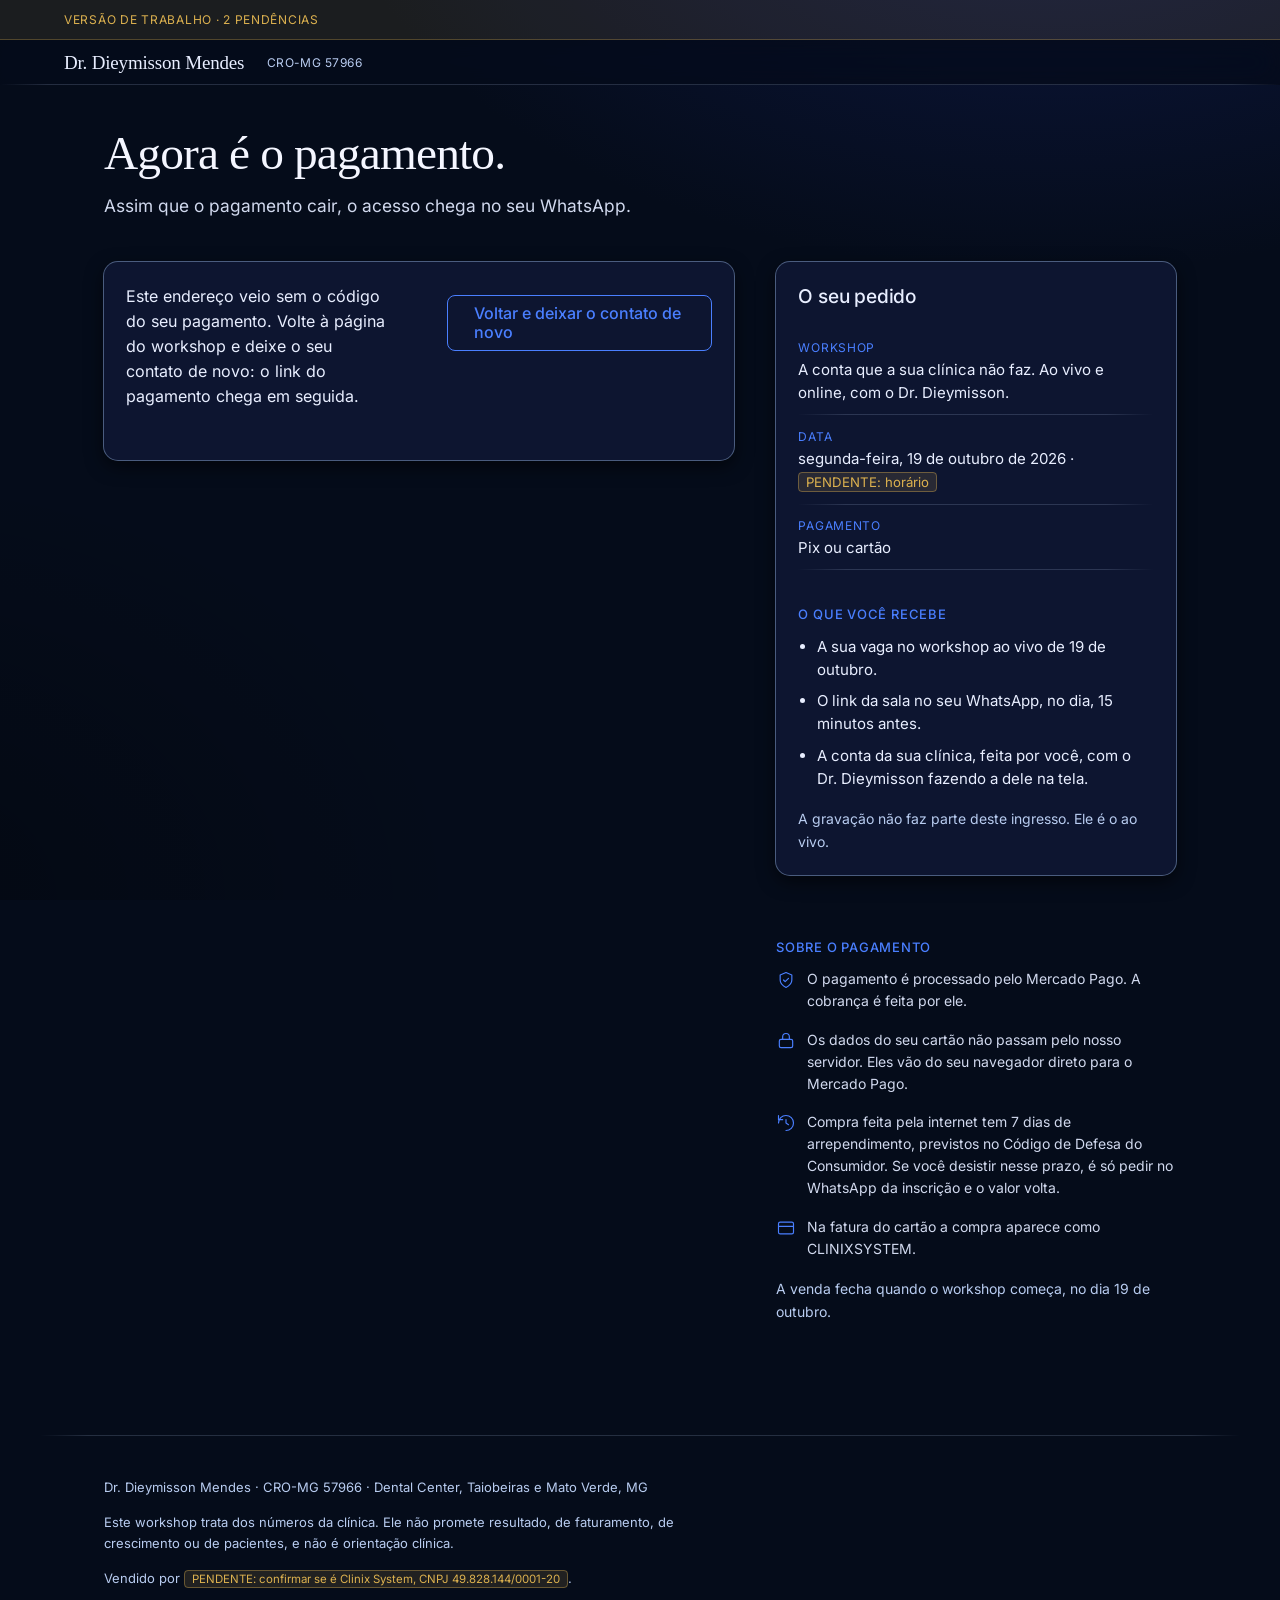
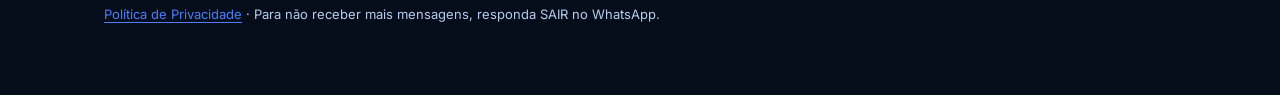
==== commit 7065fe84: "CRO-MG na pagina, e a faixa de pendencias passa a contar o DOM O numero do CRO-MG chegou pelo Jean e" ====
--- a/checkout.html
+++ b/checkout.html
@@ -23,18 +23,19 @@
      legítimo por "risco alto": foi o que aconteceu no 1º teste real do Jean. -->
 <script src="https://www.mercadopago.com/v2/security.js" view="checkout" output="idDoAparelho" defer></script>
 <script src="assets/checkout.js" defer></script>
+<script src="assets/faixa.js" defer></script>
 </head>
 <body class="checkout">
 
 <a class="pular" href="#conteudo">Pular para o conteúdo</a>
 
-<div class="faixa" role="note">VERSÃO DE TRABALHO · <span id="n-pendencias">0</span> pendências</div>
+<div class="faixa" role="note">VERSÃO DE TRABALHO · <span id="n-pendencias">0</span> <span id="n-pendencias-palavra">pendências</span></div>
 <div class="faixa faixa--teste" id="faixa-teste" role="note" hidden>SESSÃO DE TESTE · o valor cobrado é de R$ 1</div>
 
 <header class="cabecalho">
   <nav class="nav" aria-label="Identificação">
     <span class="nav-brand">Dr. Dieymisson Mendes</span>
-    <span class="nav-cro">CRO-MG <mark class="pendente">PENDENTE: número</mark></span>
+    <span class="nav-cro">CRO-MG 57966</span>
   </nav>
 </header>
 
@@ -119,7 +120,30 @@
           <button type="button" class="btn btn-secondary cta btn-block" id="pix-copiar">Copiar o código</button>
           <p class="pix-copiado" id="pix-copiado" role="status"></p>
           <p class="miudo">Abra o aplicativo do seu banco, escolha Pix, cole o código e confirme. O acesso chega no seu WhatsApp assim que o pagamento cair.</p>
-          <p class="miudo">Não feche esta página enquanto paga. Se fechar, você não perde a compra: o mesmo código vale até o prazo acima, e a confirmação segue chegando no WhatsApp.</p>
+          <p class="miudo">Depois de pagar você pode fechar esta página: você não perde a compra, porque a confirmação chega no seu WhatsApp de qualquer jeito. Se ficar aqui, esta tela avisa assim que o pagamento cair.</p>
+        </div>
+
+        <!-- A linha que conta o que está acontecendo com o Pix. Ela existe desde
+             o começo, vazia, porque é ela que o leitor de tela anuncia quando o
+             estado muda. Quem escreve nela é o vigia do checkout.js. -->
+        <p class="pix-vigia" id="pix-vigia" role="status" aria-live="polite"></p>
+
+        <!-- Pagamento confirmado. ⚠️ Esta tela só aparece quando o SERVIDOR diz
+             que o pagamento caiu. Nada aqui acredita na URL nem no navegador. -->
+        <div class="pago" id="pago" hidden tabindex="-1">
+          <p class="pago-marca" aria-hidden="true">
+            <svg viewBox="0 0 24 24" width="28" height="28" fill="none" stroke="currentColor" stroke-width="1.6" stroke-linecap="round" stroke-linejoin="round"><circle cx="12" cy="12" r="9"/><path d="m8 12 3 3 5-6"/></svg>
+          </p>
+          <h3 class="pago-titulo">O seu Pix caiu. A vaga é sua.</h3>
+          <p class="pago-texto">O Mercado Pago confirmou o pagamento agora. O acesso ao workshop chega no seu WhatsApp, no número que você deixou na inscrição.</p>
+          <p class="miudo">Estou te levando para a próxima página.</p>
+        </div>
+
+        <!-- O caminho de quem ficou sem Pix válido: recusado, cancelado ou
+             vencido. Beco não, caminho. -->
+        <div class="pix-acoes" id="pix-acoes" hidden>
+          <button type="button" class="btn btn-primary cta btn-block" id="pix-refazer">Gerar outro código do Pix</button>
+          <button type="button" class="btn btn-secondary cta btn-block" id="pix-cartao">Pagar no cartão</button>
         </div>
       </section>
 
@@ -153,7 +177,7 @@
 
 <footer class="rodape">
   <div class="wrap">
-    <p>Dr. Dieymisson Mendes · CRO-MG <mark class="pendente">PENDENTE: número</mark> · Dental Center, Taiobeiras e Mato Verde, MG</p>
+    <p>Dr. Dieymisson Mendes · CRO-MG 57966 · Dental Center, Taiobeiras e Mato Verde, MG</p>
     <p>Este workshop trata dos números da clínica. Ele não promete resultado, de faturamento, de crescimento ou de pacientes, e não é orientação clínica.</p>
     <p>Vendido por <mark class="pendente">PENDENTE: confirmar se é Clinix System, CNPJ 49.828.144/0001-20</mark>.</p>
     <p><a href="privacidade.html">Política de Privacidade</a> · Para não receber mais mensagens, responda SAIR no WhatsApp.</p>
--- a/assets/checkout.css
+++ b/assets/checkout.css
@@ -175,6 +175,41 @@
 .pix-copiado:empty { display: none; }
 .pix .miudo { margin-bottom: var(--space-4); }
 
+/* ---------- 7.1 O vigia: a tela conta o que aconteceu com o Pix ---------- */
+
+/* A linha que o leitor de tela anuncia. Ela nasce vazia e some enquanto está
+   vazia: é a mudança do conteúdo dela que vira o anúncio. */
+.pix-vigia {
+  margin: 0 0 var(--space-6);
+  font-size: 15px; line-height: 23px; color: var(--color-neutral-200);
+  max-width: var(--measure);
+}
+.pix-vigia:empty { display: none; }
+.pix-vigia a { color: var(--color-accent); }
+/* O ponto que pulsa enquanto a espera dura. Ele é enfeite: o recado inteiro está
+   no texto, e quem pediu menos movimento no sistema não vê movimento nenhum. */
+.pix-vigia--esperando::before {
+  content: ""; display: inline-block; vertical-align: middle;
+  width: 8px; height: 8px; margin-right: 10px; border-radius: 50%;
+  background: var(--color-accent);
+  animation: pix-pulso 1.6s ease-in-out infinite;
+}
+@keyframes pix-pulso { 0%, 100% { opacity: 1; } 50% { opacity: .25; } }
+@media (prefers-reduced-motion: reduce) { .pix-vigia--esperando::before { animation: none; } }
+
+/* Pagamento confirmado. O foco vem para cá quando o servidor diz que caiu, e o
+   contorno existe porque foco que ninguém vê não é foco. */
+.pago[hidden] { display: none; }
+.pago { max-width: var(--measure); }
+.pago:focus { outline: 2px solid var(--color-accent); outline-offset: 6px; border-radius: var(--radius-md); }
+.pago-marca { margin: 0 0 var(--space-4); line-height: 0; color: var(--color-accent); }
+.pago-titulo { margin: 0 0 var(--space-4); font-size: 19px; line-height: 26px; letter-spacing: -.01em; }
+.pago-texto { margin: 0 0 var(--space-4); font-size: 15px; line-height: 23px; color: var(--color-neutral-200); }
+
+/* Recusado, cancelado ou vencido: o caminho de volta, nunca uma tela morta. */
+.pix-acoes[hidden] { display: none; }
+.pix-acoes { display: grid; gap: var(--space-4); }
+
 /* ---------- 8. Selos: o que é verdade sobre este pagamento ---------- */
 
 .selos-lista { margin: 0 0 var(--space-6); padding: 0; list-style: none; }
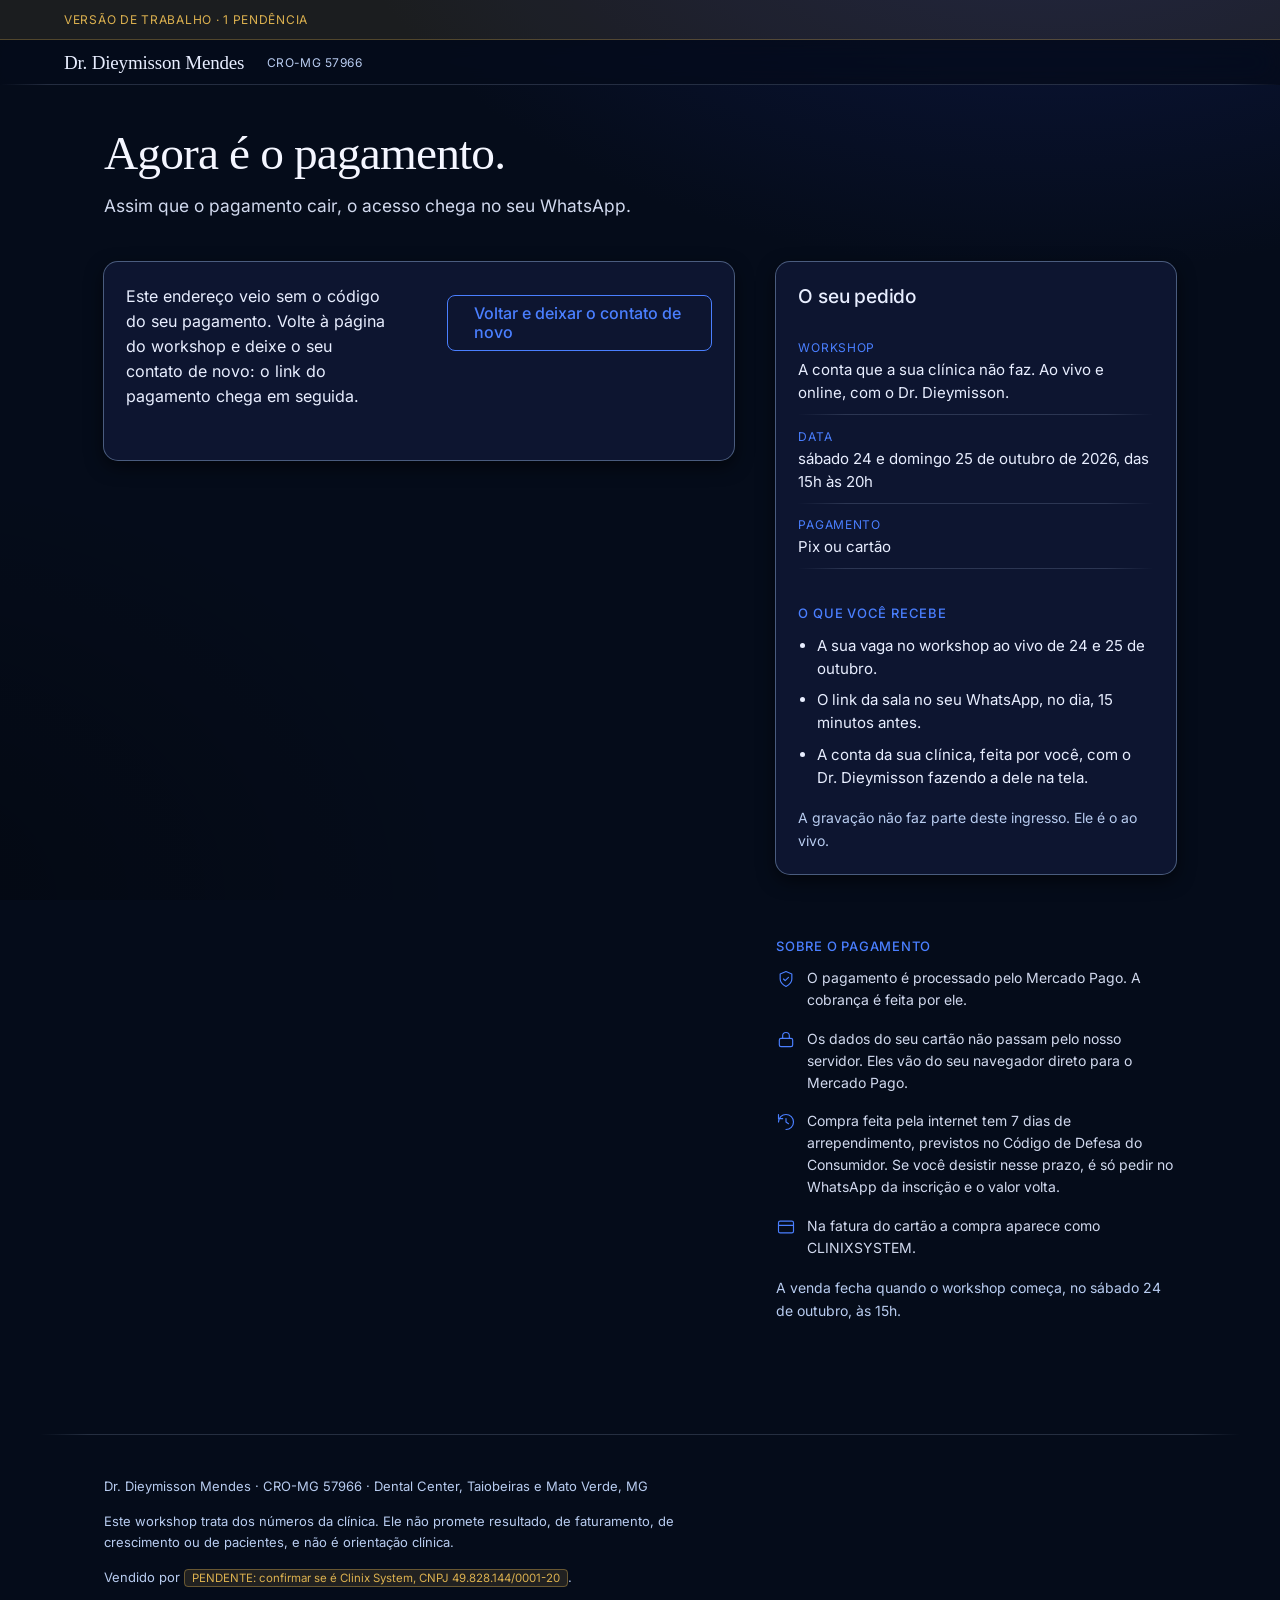
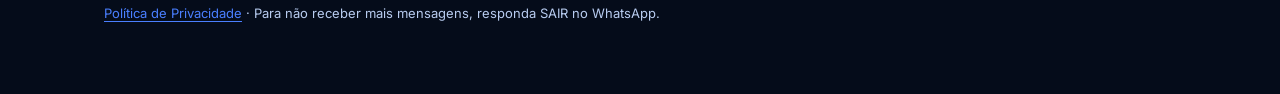
==== commit 39d1f17f: "site: data nova (24 e 25/10, 15h as 20h) e duas pendencias resolvidas A pagina estava PUBLICA com a " ====
--- a/checkout.html
+++ b/checkout.html
@@ -3,7 +3,7 @@
 <head>
 <meta charset="utf-8">
 <meta name="viewport" content="width=device-width, initial-scale=1">
-<title>Pagamento · Workshop 19/10 · R$ 97</title>
+<title>Pagamento · Workshop 24 e 25/10 · R$ 97</title>
 <meta name="robots" content="noindex,nofollow">
 <meta name="referrer" content="same-origin"><!-- o token da sessão vive na query: ele não sai no cabeçalho de referência para terceiro nenhum -->
 <meta name="theme-color" content="#161826"><!-- = --color-bg do Nocturne; meta não aceita var() -->
@@ -59,7 +59,7 @@
           </div>
           <div>
             <dt>Data</dt>
-            <dd>segunda-feira, 19 de outubro de 2026 · <mark class="pendente">PENDENTE: horário</mark></dd>
+            <dd>sábado 24 e domingo 25 de outubro de 2026, das 15h às 20h</dd>
           </div>
           <div>
             <dt>Pagamento</dt>
@@ -76,7 +76,7 @@
 
         <h3 class="resumo-sub">O que você recebe</h3>
         <ul class="resumo-lista">
-          <li>A sua vaga no workshop ao vivo de 19 de outubro.</li>
+          <li>A sua vaga no workshop ao vivo de 24 e 25 de outubro.</li>
           <li>O link da sala no seu WhatsApp, no dia, 15 minutos antes.</li>
           <li>A conta da sua clínica, feita por você, com o Dr. Dieymisson fazendo a dele na tela.</li>
         </ul>
@@ -168,7 +168,7 @@
             <p>Na fatura do cartão a compra aparece como CLINIXSYSTEM.</p>
           </li>
         </ul>
-        <p class="miudo">A venda fecha quando o workshop começa, no dia 19 de outubro.</p>
+        <p class="miudo">A venda fecha quando o workshop começa, no sábado 24 de outubro, às 15h.</p>
       </aside>
 
     </div>
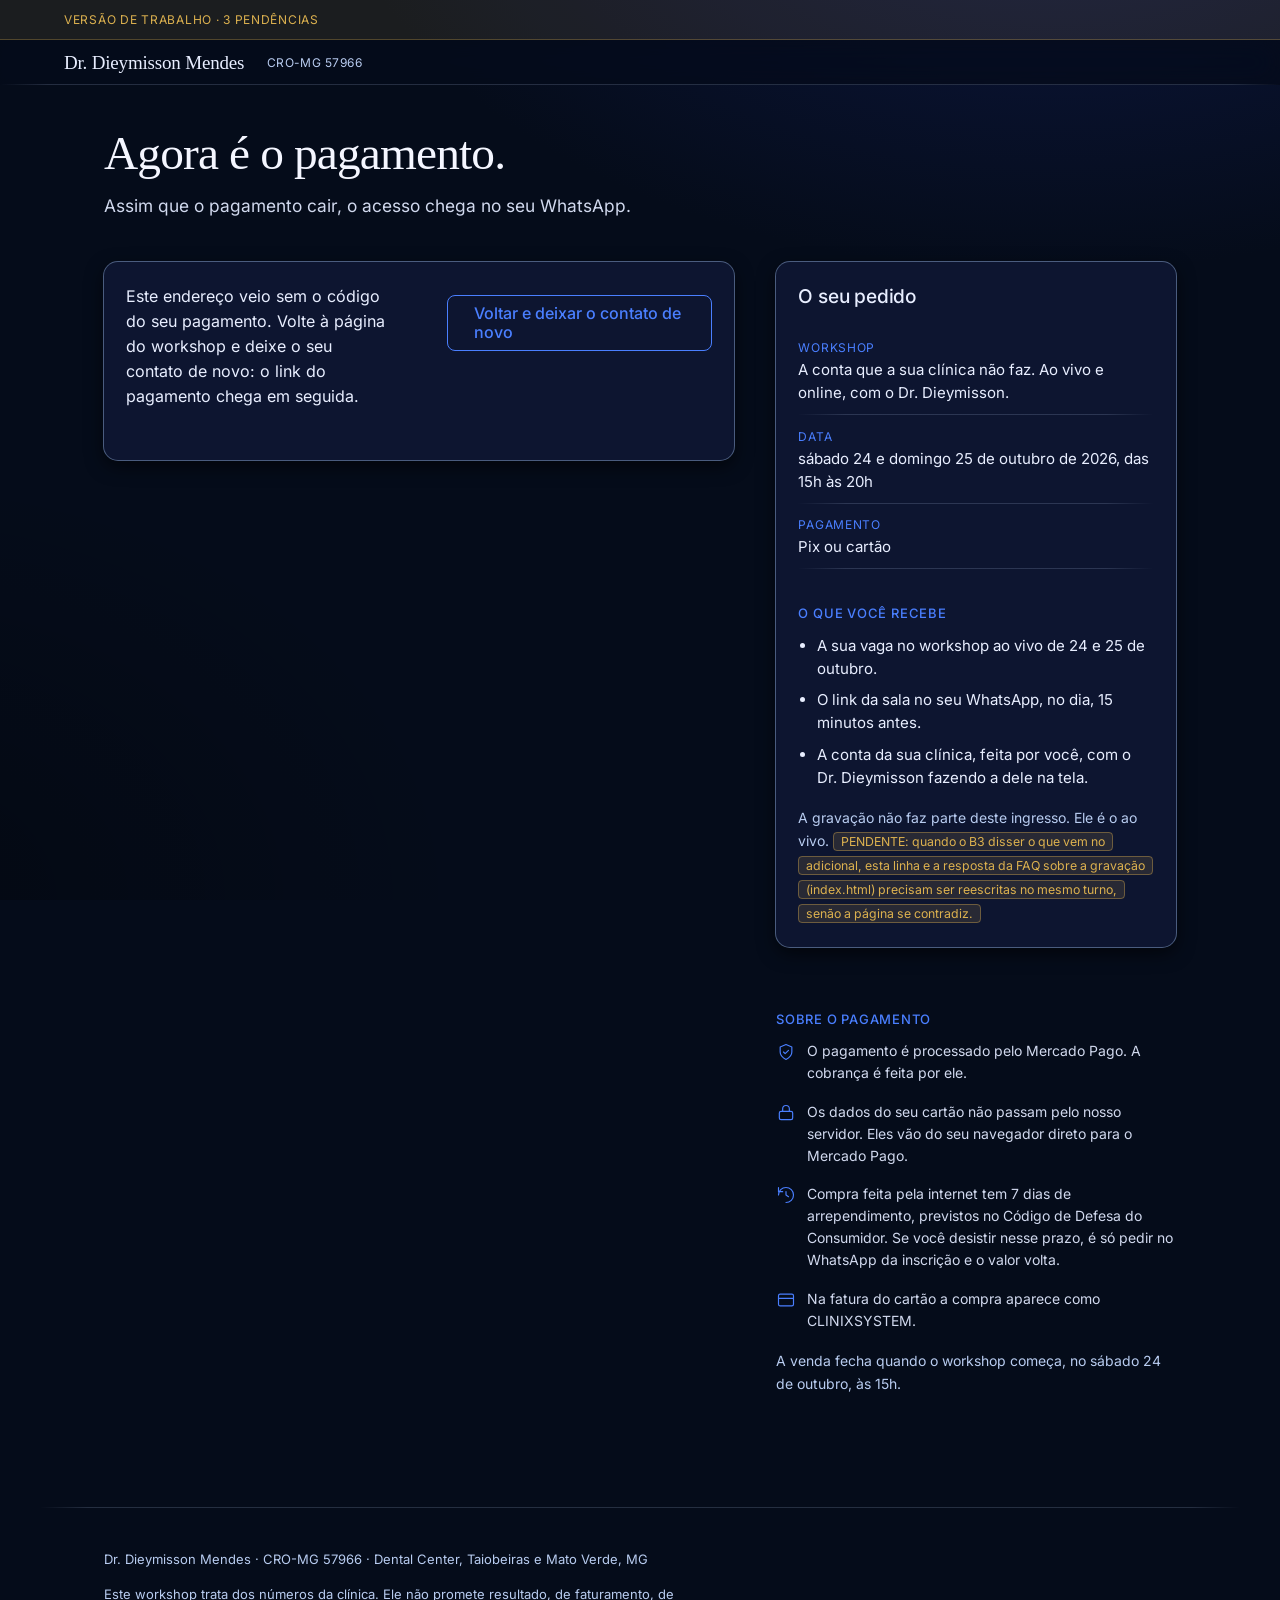
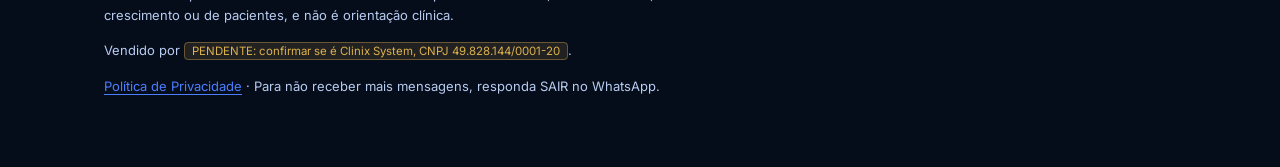
==== commit d67a2eaf: "checkout: a caixa do adicional, com o preco vindo do servidor O Jean pediu a caixa do order bump na " ====
--- a/checkout.html
+++ b/checkout.html
@@ -67,6 +67,26 @@
           </div>
         </dl>
 
+        <!-- ── O adicional (order bump). ──────────────────────────────────────────
+             🔑 Só aparece se o SERVIDOR mandar nome E preço: config pela metade não vira
+                caixa na tela. Melhor não oferecer do que oferecer o que não se sabe cobrar.
+             ⛔ NENHUM número de dinheiro escrito aqui. O preço chega pela sessão, como o
+                do workshop: é a mesma trava, e ela vale igual para o adicional.
+             ⚠️ O que VEM DENTRO não está escrito porque escolher isso é decidir o B3, que
+                é do Bruno e está aberto desde 24/08. A marca de pendência é o que impede
+                esta página de ser publicada antes disso. -->
+        <div class="adicional" id="adicional" hidden>
+          <label class="adicional-caixa" for="bump">
+            <input type="checkbox" id="bump" name="bump" aria-describedby="bump-nota">
+            <span class="adicional-texto">
+              <strong class="adicional-titulo" id="bump-titulo"></strong>
+              <span class="adicional-preco" id="bump-preco"></span>
+              <span class="miudo" id="bump-nota"><mark class="pendente">PENDENTE: o que vem na Estrutura Completa, e o preço dela, são o B3 do Bruno, aberto desde 24/08. Enquanto isso, o valor da tela é provisório.</mark></span>
+            </span>
+          </label>
+          <p class="adicional-aviso miudo" id="bump-aviso" role="status" aria-live="polite"></p>
+        </div>
+
         <p class="resumo-total" id="total">
           <span class="resumo-total-rotulo">Total</span>
           <strong class="resumo-valor" id="valor">
@@ -80,7 +100,7 @@
           <li>O link da sala no seu WhatsApp, no dia, 15 minutos antes.</li>
           <li>A conta da sua clínica, feita por você, com o Dr. Dieymisson fazendo a dele na tela.</li>
         </ul>
-        <p class="miudo">A gravação não faz parte deste ingresso. Ele é o ao vivo.</p>
+        <p class="miudo">A gravação não faz parte deste ingresso. Ele é o ao vivo. <mark class="pendente">PENDENTE: quando o B3 disser o que vem no adicional, esta linha e a resposta da FAQ sobre a gravação (index.html) precisam ser reescritas no mesmo turno, senão a página se contradiz.</mark></p>
       </aside>
 
       <!-- ── Pagamento. O Brick do Mercado Pago é montado dentro de #brick. ── -->
--- a/assets/checkout.css
+++ b/assets/checkout.css
@@ -238,3 +238,40 @@
 .passos-lista li:last-child { margin-bottom: 0; }
 .passo-t { margin: 0 0 var(--space-2); font-size: 17px; line-height: 25px; color: var(--color-text); }
 .passo-b { margin: 0; font-size: 15px; line-height: 23px; color: var(--color-neutral-300); max-width: var(--measure); }
+
+/* ── O adicional (order bump) ──────────────────────────────────────────────────
+   Entra no resumo, ANTES do total, porque é ele que muda o total.
+   🔑 44 px de alvo de toque: é o que a prova obrigatória mede antes do push.
+   ⛔ Nada aqui mira classe do Brick do Mercado Pago. */
+.adicional[hidden] { display: none; }
+.adicional {
+  margin: 16px 0 0;
+  padding: 14px;
+  border: 1px solid var(--color-neutral-700, #3a3d4f);
+  border-radius: var(--radius-md, 8px);
+  background: var(--color-bg, #161826);
+}
+.adicional-caixa {
+  display: flex;
+  gap: 12px;
+  align-items: flex-start;
+  cursor: pointer;
+  /* o alvo inteiro tem 44 px de altura mínima, não só a caixinha */
+  min-height: 44px;
+}
+.adicional-caixa input[type="checkbox"] {
+  flex: 0 0 auto;
+  width: 22px;
+  height: 22px;
+  /* centra a caixa na primeira linha de texto sem encolher o alvo */
+  margin: 11px 0 11px 0;
+  accent-color: var(--color-accent, #9184d9);
+  cursor: pointer;
+}
+.adicional-texto { display: block; padding: 8px 0; }
+.adicional-titulo { display: block; font-size: 15px; line-height: 22px; color: var(--color-text, #e9e9ed); }
+.adicional-preco { display: block; font-size: 14px; line-height: 21px; color: var(--color-neutral-200, #d3d6e4); }
+.adicional-aviso:empty { display: none; }
+.adicional-aviso { margin: 10px 0 0; }
+.adicional-caixa input[type="checkbox"]:disabled { cursor: not-allowed; opacity: .5; }
+.adicional--travado .adicional-caixa { cursor: not-allowed; }
